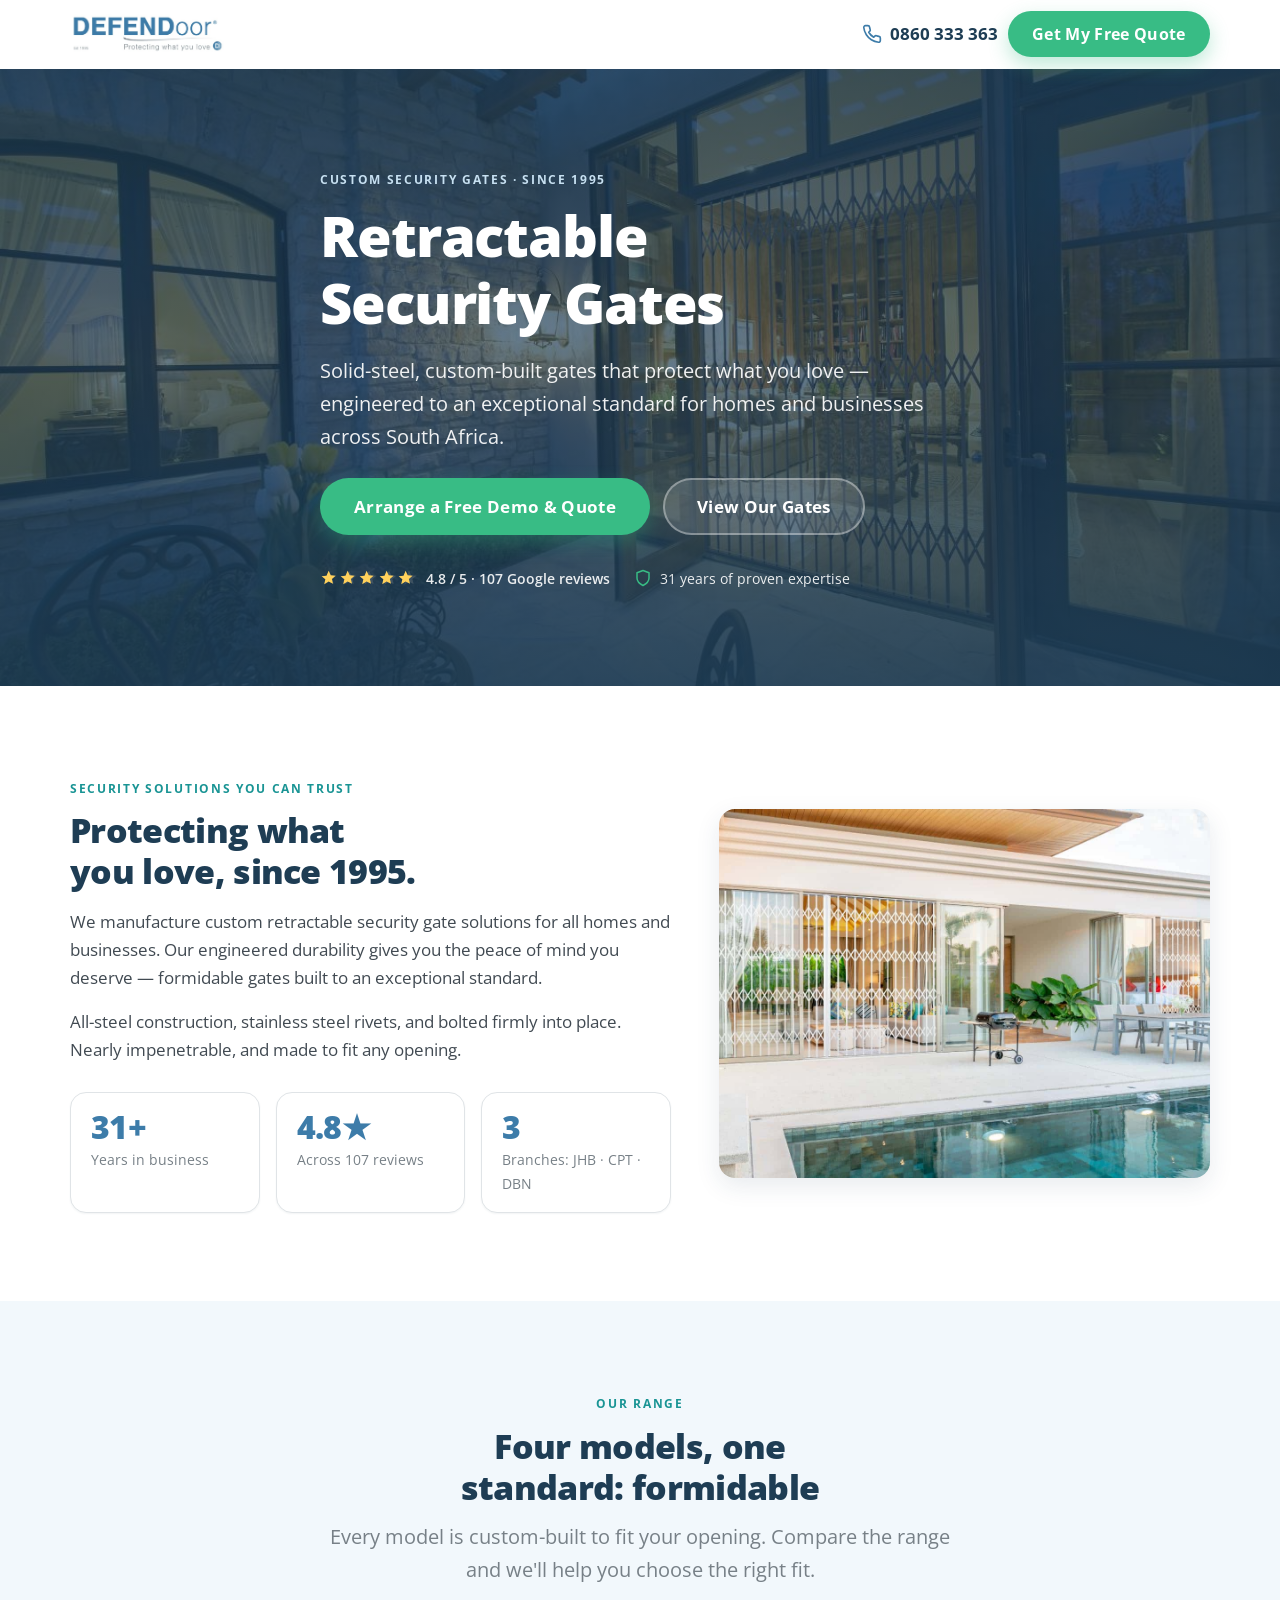
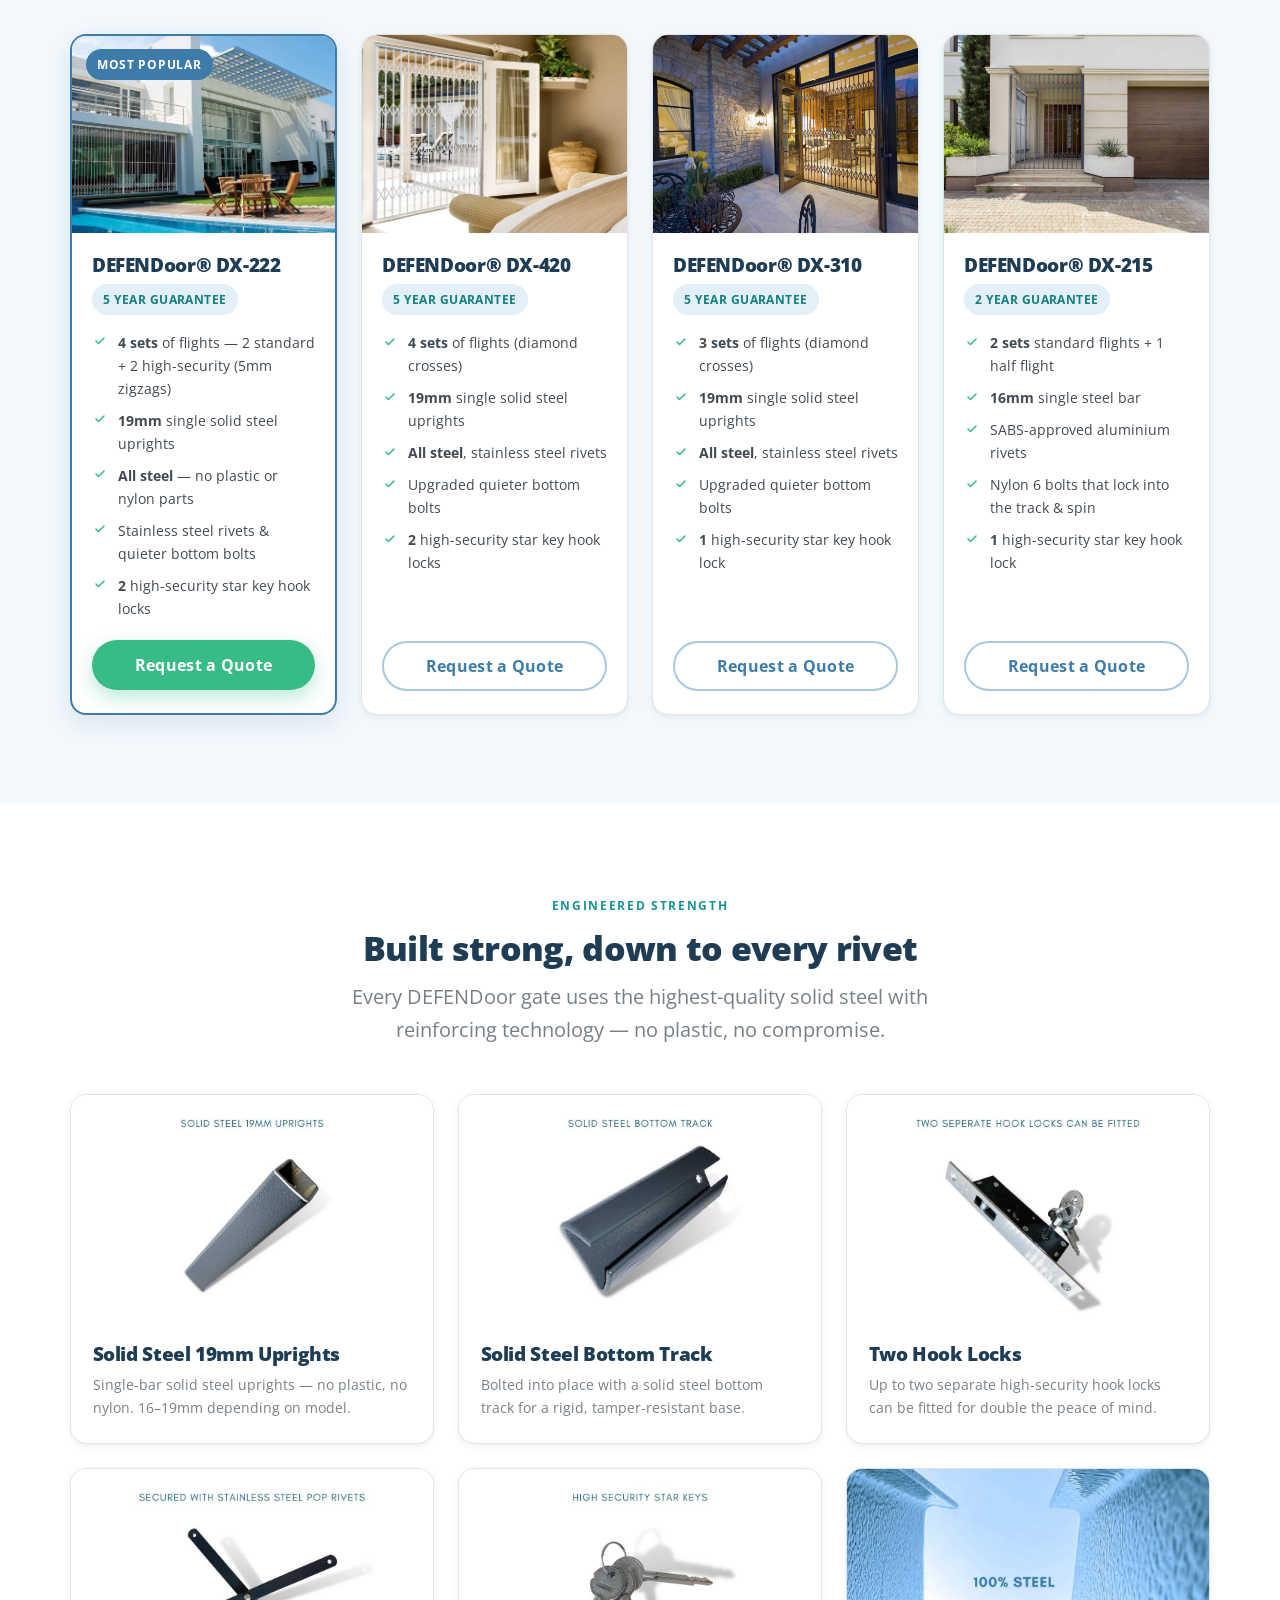
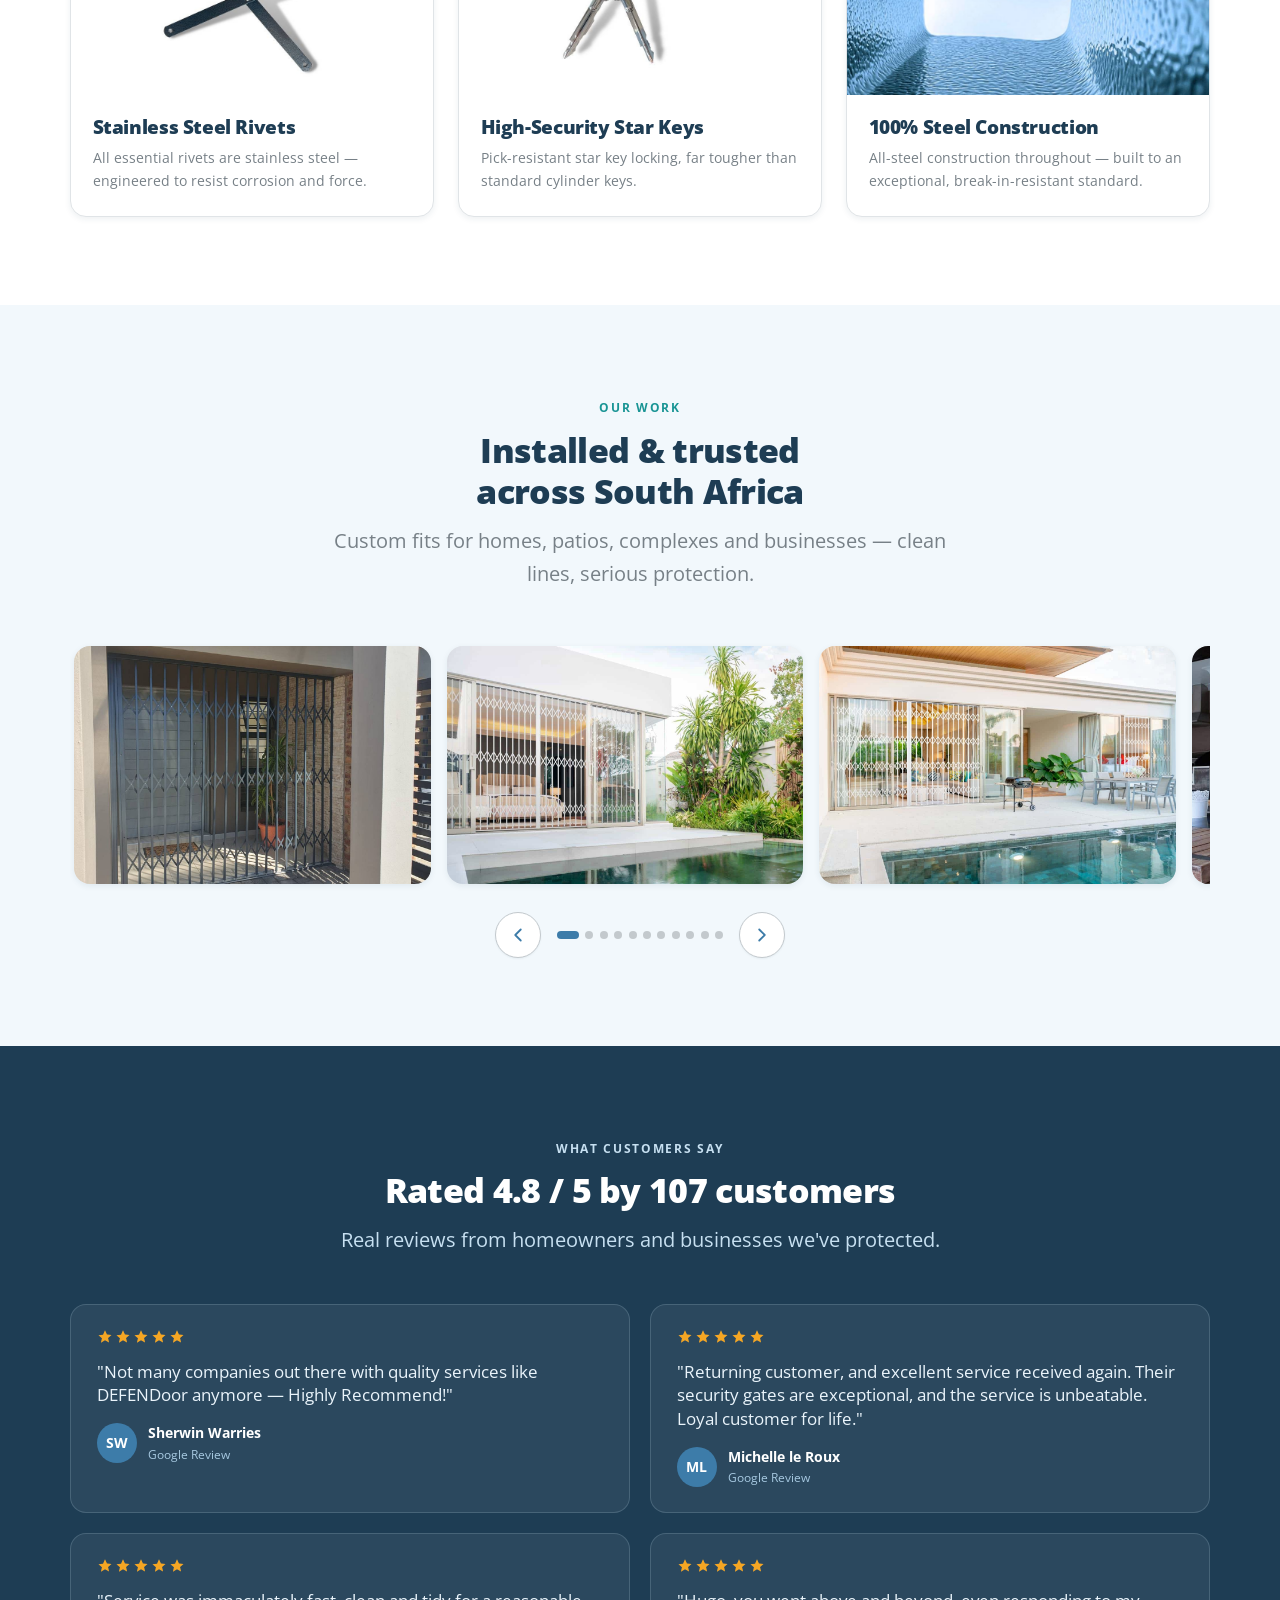
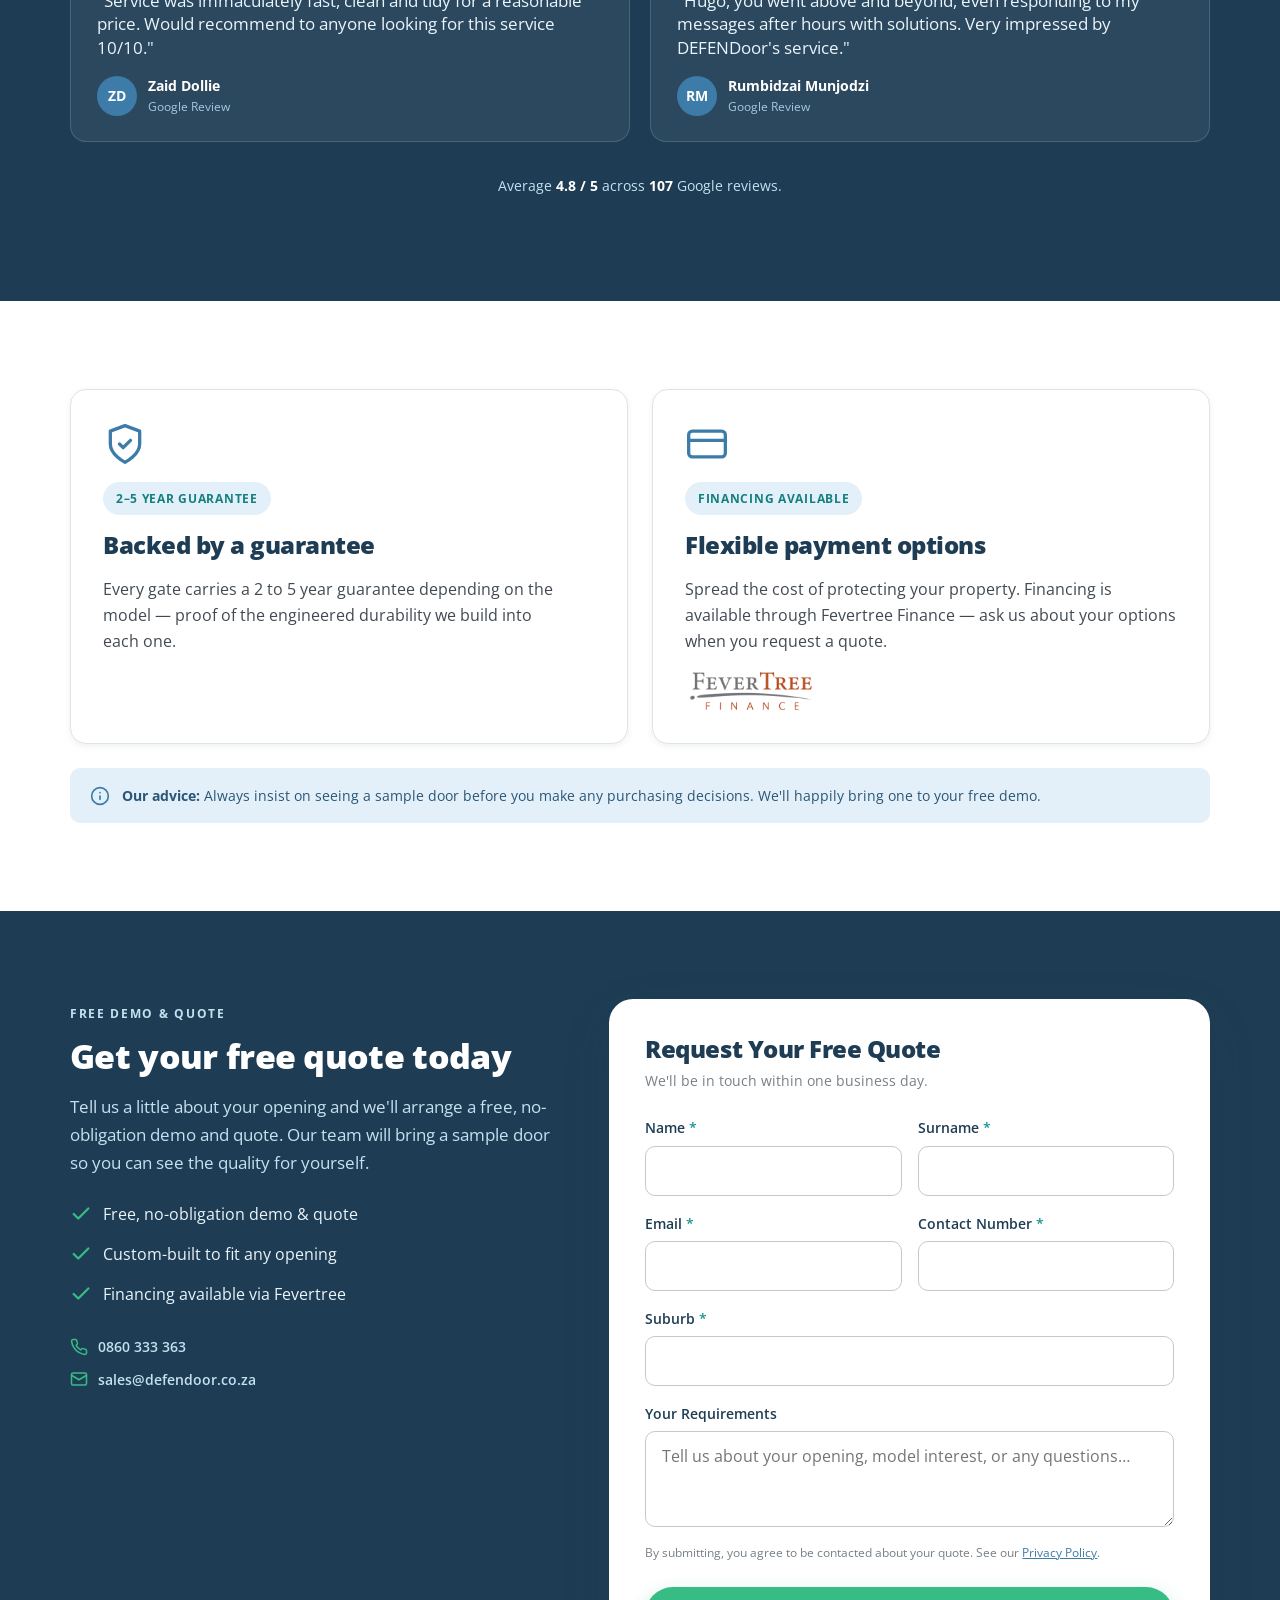
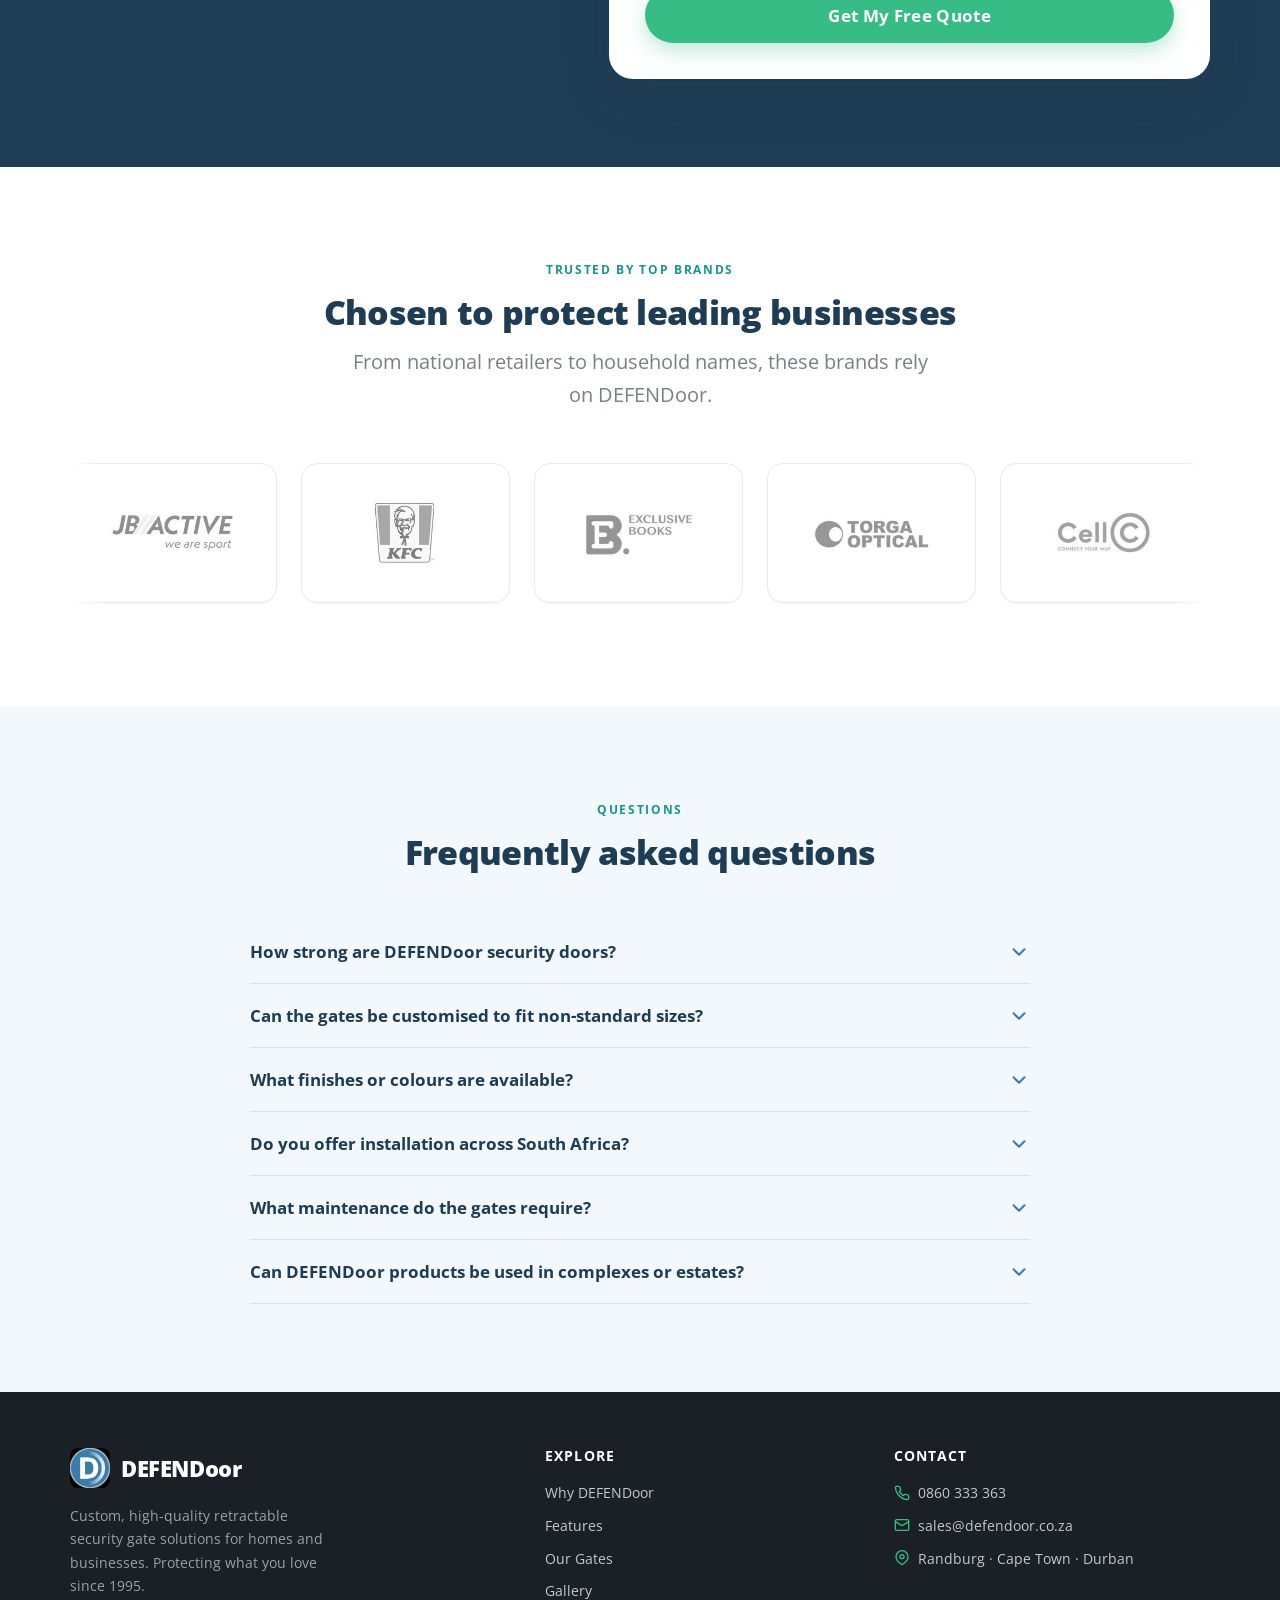
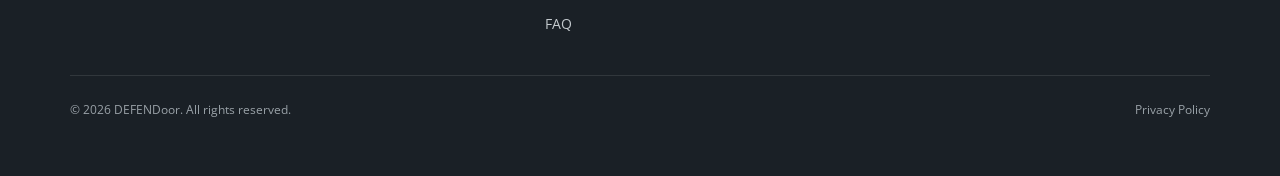
==== index.html @ 941ebbce "Add files via upload" ====
<!DOCTYPE html>
<html lang="en-ZA">
<head>
  <meta charset="UTF-8">
  <meta name="viewport" content="width=device-width, initial-scale=1">
  <meta name="theme-color" content="#1e3d54">

  <title>Retractable Security Gates | DEFENDoor — Custom Security Gates SA</title>
  <meta name="description" content="Custom-built retractable security gates for homes & businesses in Johannesburg, Cape Town & Durban. Solid steel, 31 years' expertise, up to 5-year guarantee. Get a free demo & quote.">
  <link rel="canonical" href="https://defendoor.co.za/">

  <!-- Favicon -->
  <link rel="icon" type="image/png" href="assets/brand/favicon.png">
  <link rel="apple-touch-icon" href="assets/brand/favicon.png">

  <!-- Open Graph -->
  <meta property="og:type" content="website">
  <meta property="og:title" content="Retractable Security Gates | DEFENDoor">
  <meta property="og:description" content="Solid-steel, custom-built retractable security gates. Protecting what you love since 1995. Free demo & quote.">
  <meta property="og:image" content="assets/hero-image.jpg">
  <meta property="og:locale" content="en_ZA">

  <!-- Fonts: preconnect + display=swap for performance -->
  <link rel="preconnect" href="https://fonts.googleapis.com">
  <link rel="preconnect" href="https://fonts.gstatic.com" crossorigin>
  <link rel="stylesheet" href="https://fonts.googleapis.com/css2?family=Open+Sans:wght@400;500;600;700;800&display=swap">

  <!-- Preload LCP hero image -->
  <link rel="preload" as="image" href="assets/hero-image.jpg">

  <link rel="stylesheet" href="css/styles.css">

  <!-- Google Tag Manager -->
  <script>(function(w,d,s,l,i){w[l]=w[l]||[];w[l].push({'gtm.start':
  new Date().getTime(),event:'gtm.js'});var f=d.getElementsByTagName(s)[0],
  j=d.createElement(s),dl=l!='dataLayer'?'&l='+l:'';j.async=true;j.src=
  'https://www.googletagmanager.com/gtm.js?id='+i+dl;f.parentNode.insertBefore(j,f);
  })(window,document,'script','dataLayer','GTM-MFJC53H');</script>
  <!-- End Google Tag Manager -->

  <!-- Google tag (gtag.js) — GA4 + Google Ads -->
  <script async src="https://www.googletagmanager.com/gtag/js?id=G-QK63YHFB7R"></script>
  <script>
    window.dataLayer = window.dataLayer || [];
    function gtag(){dataLayer.push(arguments);}
    gtag('js', new Date());
    gtag('config', 'G-QK63YHFB7R');      // Google Analytics 4
    gtag('config', 'AW-621331527');      // Google Ads
  </script>

  <!-- LocalBusiness structured data -->
  <script type="application/ld+json">
  {
    "@context": "https://schema.org",
    "@type": "HomeAndConstructionBusiness",
    "name": "DEFENDoor",
    "description": "Manufacturer of custom, high-quality retractable security gates for homes and businesses.",
    "url": "https://defendoor.co.za/",
    "telephone": "+27860333363",
    "email": "sales@defendoor.co.za",
    "image": "https://defendoor.co.za/assets/hero-image.jpg",
    "areaServed": ["Johannesburg", "Cape Town", "Durban"],
    "foundingDate": "1995",
    "aggregateRating": { "@type": "AggregateRating", "ratingValue": "4.8", "reviewCount": "107" }
  }
  </script>
</head>
<body class="has-mobile-bar">
  <!-- Google Tag Manager (noscript) -->
  <noscript><iframe src="https://www.googletagmanager.com/ns.html?id=GTM-MFJC53H"
    height="0" width="0" style="display:none;visibility:hidden"></iframe></noscript>

  <!-- ============ HEADER ============ -->
  <header class="site-header">
    <div class="container header-inner">
      <a class="brand" href="#top" aria-label="DEFENDoor home">
        <img src="assets/brand/defendoor-logo.jpg" alt="DEFENDoor" width="669" height="174">
      </a>
      <div class="header-actions">
        <a class="header-phone" href="tel:0860333363">
          <svg viewBox="0 0 24 24" fill="none" stroke="currentColor" stroke-width="2" stroke-linecap="round" stroke-linejoin="round" aria-hidden="true"><path d="M22 16.92v3a2 2 0 0 1-2.18 2 19.79 19.79 0 0 1-8.63-3.07 19.5 19.5 0 0 1-6-6 19.79 19.79 0 0 1-3.07-8.67A2 2 0 0 1 4.11 2h3a2 2 0 0 1 2 1.72c.13.96.36 1.9.7 2.81a2 2 0 0 1-.45 2.11L8.09 9.91a16 16 0 0 0 6 6l1.27-1.27a2 2 0 0 1 2.11-.45c.9.34 1.85.57 2.81.7A2 2 0 0 1 22 16.92z"/></svg>
          0860 333 363
        </a>
        <a class="btn btn--primary" href="#quote">Get My Free Quote</a>
      </div>
    </div>
  </header>

  <main id="top">
    <!-- ============ HERO ============ -->
    <section class="hero">
      <div class="container hero-inner">
        <span class="eyebrow">Custom Security Gates · Since 1995</span>
        <h1 id="hero-heading">Retractable Security Gates</h1>
        <p class="lead">Solid-steel, custom-built gates that protect what you love — engineered to an exceptional standard for homes and businesses across South Africa.</p>
        <div class="hero-cta">
          <a class="btn btn--primary btn--lg" href="#quote">Arrange a Free Demo &amp; Quote</a>
          <a class="btn btn--ghost-light btn--lg" href="#models">View Our Gates</a>
        </div>
        <div class="hero-trust">
          <span class="rating">
            <span class="rating-stars hero-stars" data-rating="4.8" aria-hidden="true"></span>
            <span class="rating-label">4.8 / 5 · 107 Google reviews</span>
          </span>
          <span class="hero-trust-item">
            <svg viewBox="0 0 24 24" fill="none" stroke="currentColor" stroke-width="2" stroke-linecap="round" stroke-linejoin="round" aria-hidden="true"><path d="M12 22s8-4 8-10V5l-8-3-8 3v7c0 6 8 10 8 10z"/></svg>
            31 years of proven expertise
          </span>
        </div>
      </div>
    </section>

    <!-- ============ VALUE / INTRO ============ -->
    <section class="section" id="why">
      <div class="container value-grid">
        <div class="value-copy reveal">
          <span class="eyebrow">Security Solutions You Can Trust</span>
          <h2>Protecting what you love, since 1995.</h2>
          <p>We manufacture custom retractable security gate solutions for all homes and businesses. Our engineered durability gives you the peace of mind you deserve — formidable gates built to an exceptional standard.</p>
          <p>All-steel construction, stainless steel rivets, and bolted firmly into place. Nearly impenetrable, and made to fit any opening.</p>
          <div class="value-stats">
            <div class="stat"><div class="stat__num">31+</div><div class="stat__label">Years in business</div></div>
            <div class="stat"><div class="stat__num">4.8★</div><div class="stat__label">Across 107 reviews</div></div>
            <div class="stat"><div class="stat__num">3</div><div class="stat__label">Branches: JHB · CPT · DBN</div></div>
          </div>
        </div>
        <div class="value-media reveal">
          <img src="assets/gallery/gallery-3.jpg" alt="DEFENDoor retractable security gate installed at a home" loading="lazy">
        </div>
      </div>
    </section>

    <!-- ============ MODELS ============ -->
    <section class="section section--subtle" id="models">
      <div class="container">
        <div class="section-head reveal">
          <span class="eyebrow">Our Range</span>
          <h2>Four models, one standard: formidable</h2>
          <p>Every model is custom-built to fit your opening. Compare the range and we'll help you choose the right fit.</p>
        </div>
        <div class="model-grid">
          <!-- DX-222 (featured) -->
          <article class="model-card model-card--featured reveal">
            <span class="model-card__badge">Most Popular</span>
            <div class="model-card__img"><img src="assets/models/DX-222.jpg" alt="DEFENDoor DX-222 retractable security gate" loading="lazy"></div>
            <div class="model-card__body">
              <h3 class="model-card__name">DEFENDoor® DX-222</h3>
              <span class="guarantee-pill">5 Year Guarantee</span>
              <ul class="model-specs">
                <li><strong>4 sets</strong> of flights — 2 standard + 2 high-security (5mm zigzags)</li>
                <li><strong>19mm</strong> single solid steel uprights</li>
                <li><strong>All steel</strong> — no plastic or nylon parts</li>
                <li>Stainless steel rivets &amp; quieter bottom bolts</li>
                <li><strong>2</strong> high-security star key hook locks</li>
              </ul>
              <a class="btn btn--primary btn--block" href="#quote">Request a Quote</a>
            </div>
          </article>
          <!-- DX-420 -->
          <article class="model-card reveal">
            <div class="model-card__img"><img src="assets/models/DX-420.jpg" alt="DEFENDoor DX-420 retractable security gate" loading="lazy"></div>
            <div class="model-card__body">
              <h3 class="model-card__name">DEFENDoor® DX-420</h3>
              <span class="guarantee-pill">5 Year Guarantee</span>
              <ul class="model-specs">
                <li><strong>4 sets</strong> of flights (diamond crosses)</li>
                <li><strong>19mm</strong> single solid steel uprights</li>
                <li><strong>All steel</strong>, stainless steel rivets</li>
                <li>Upgraded quieter bottom bolts</li>
                <li><strong>2</strong> high-security star key hook locks</li>
              </ul>
              <a class="btn btn--outline btn--block" href="#quote">Request a Quote</a>
            </div>
          </article>
          <!-- DX-310 -->
          <article class="model-card reveal">
            <div class="model-card__img"><img src="assets/models/DX-310.jpg" alt="DEFENDoor DX-310 retractable security gate" loading="lazy"></div>
            <div class="model-card__body">
              <h3 class="model-card__name">DEFENDoor® DX-310</h3>
              <span class="guarantee-pill">5 Year Guarantee</span>
              <ul class="model-specs">
                <li><strong>3 sets</strong> of flights (diamond crosses)</li>
                <li><strong>19mm</strong> single solid steel uprights</li>
                <li><strong>All steel</strong>, stainless steel rivets</li>
                <li>Upgraded quieter bottom bolts</li>
                <li><strong>1</strong> high-security star key hook lock</li>
              </ul>
              <a class="btn btn--outline btn--block" href="#quote">Request a Quote</a>
            </div>
          </article>
          <!-- DX-215 -->
          <article class="model-card reveal">
            <div class="model-card__img"><img src="assets/models/DX-215.jpg" alt="DEFENDoor DX-215 retractable security gate" loading="lazy"></div>
            <div class="model-card__body">
              <h3 class="model-card__name">DEFENDoor® DX-215</h3>
              <span class="guarantee-pill">2 Year Guarantee</span>
              <ul class="model-specs">
                <li><strong>2 sets</strong> standard flights + 1 half flight</li>
                <li><strong>16mm</strong> single steel bar</li>
                <li>SABS-approved aluminium rivets</li>
                <li>Nylon 6 bolts that lock into the track &amp; spin</li>
                <li><strong>1</strong> high-security star key hook lock</li>
              </ul>
              <a class="btn btn--outline btn--block" href="#quote">Request a Quote</a>
            </div>
          </article>
        </div>
      </div>
    </section>

    <!-- ============ FEATURES ============ -->
    <section class="section" id="features">
      <div class="container">
        <div class="section-head reveal">
          <span class="eyebrow">Engineered Strength</span>
          <h2>Built strong, down to every rivet</h2>
          <p>Every DEFENDoor gate uses the highest-quality solid steel with reinforcing technology — no plastic, no compromise.</p>
        </div>
        <div class="feature-grid">
          <article class="feature-card reveal">
            <div class="feature-card__img"><img src="assets/features/solid-steel-19mm-uprights.jpg" alt="Solid steel 19mm uprights" loading="lazy"></div>
            <div class="feature-card__body"><h3>Solid Steel 19mm Uprights</h3><p>Single-bar solid steel uprights — no plastic, no nylon. 16–19mm depending on model.</p></div>
          </article>
          <article class="feature-card reveal">
            <div class="feature-card__img"><img src="assets/features/solid-steel-bottom-track.jpg" alt="Solid steel bottom track" loading="lazy"></div>
            <div class="feature-card__body"><h3>Solid Steel Bottom Track</h3><p>Bolted into place with a solid steel bottom track for a rigid, tamper-resistant base.</p></div>
          </article>
          <article class="feature-card reveal">
            <div class="feature-card__img"><img src="assets/features/hook-locks.jpg" alt="Two high-security hook locks" loading="lazy"></div>
            <div class="feature-card__body"><h3>Two Hook Locks</h3><p>Up to two separate high-security hook locks can be fitted for double the peace of mind.</p></div>
          </article>
          <article class="feature-card reveal">
            <div class="feature-card__img"><img src="assets/features/stainless-steel-pop-rivets.jpg" alt="Stainless steel pop rivets" loading="lazy"></div>
            <div class="feature-card__body"><h3>Stainless Steel Rivets</h3><p>All essential rivets are stainless steel — engineered to resist corrosion and force.</p></div>
          </article>
          <article class="feature-card reveal">
            <div class="feature-card__img"><img src="assets/features/high-security-star-keys.jpg" alt="High-security star keys" loading="lazy"></div>
            <div class="feature-card__body"><h3>High-Security Star Keys</h3><p>Pick-resistant star key locking, far tougher than standard cylinder keys.</p></div>
          </article>
          <article class="feature-card reveal">
            <div class="feature-card__img"><img src="assets/features/100-percent-steel.jpg" alt="100% steel construction" loading="lazy"></div>
            <div class="feature-card__body"><h3>100% Steel Construction</h3><p>All-steel construction throughout — built to an exceptional, break-in-resistant standard.</p></div>
          </article>
        </div>
      </div>
    </section>

    <!-- ============ GALLERY ============ -->
    <section class="section section--subtle" id="gallery">
      <div class="container">
        <div class="section-head reveal">
          <span class="eyebrow">Our Work</span>
          <h2>Installed &amp; trusted across South Africa</h2>
          <p>Custom fits for homes, patios, complexes and businesses — clean lines, serious protection.</p>
        </div>
        <div class="gallery reveal">
          <div class="gallery-track">
            <div class="gallery-slide"><img src="assets/gallery/gallery-1.jpg" alt="DEFENDoor security gate installation" loading="lazy"></div>
            <div class="gallery-slide"><img src="assets/gallery/gallery-2.jpg" alt="DEFENDoor security gate installation" loading="lazy"></div>
            <div class="gallery-slide"><img src="assets/gallery/gallery-3.jpg" alt="DEFENDoor security gate installation" loading="lazy"></div>
            <div class="gallery-slide"><img src="assets/gallery/gallery-4.jpg" alt="DEFENDoor security gate installation" loading="lazy"></div>
            <div class="gallery-slide"><img src="assets/gallery/gallery-5.jpg" alt="DEFENDoor security gate installation" loading="lazy"></div>
            <div class="gallery-slide"><img src="assets/gallery/gallery-6.jpg" alt="DEFENDoor security gate installation" loading="lazy"></div>
            <div class="gallery-slide"><img src="assets/gallery/gallery-7.jpg" alt="DEFENDoor security gate installation" loading="lazy"></div>
            <div class="gallery-slide"><img src="assets/gallery/gallery-8.jpg" alt="DEFENDoor security gate installation" loading="lazy"></div>
            <div class="gallery-slide"><img src="assets/gallery/gallery-9.jpg" alt="DEFENDoor security gate installation" loading="lazy"></div>
            <div class="gallery-slide"><img src="assets/gallery/gallery-10.jpg" alt="DEFENDoor security gate installation" loading="lazy"></div>
            <div class="gallery-slide"><img src="assets/gallery/gallery-11.jpg" alt="DEFENDoor security gate installation" loading="lazy"></div>
          </div>
          <div class="gallery-controls">
            <button class="gallery-btn gallery-btn--prev" type="button" aria-label="Previous images">
              <svg viewBox="0 0 24 24" fill="none" stroke="currentColor" stroke-width="2" stroke-linecap="round" stroke-linejoin="round" aria-hidden="true"><path d="M15 18l-6-6 6-6"/></svg>
            </button>
            <div class="gallery-dots" aria-hidden="true"></div>
            <button class="gallery-btn gallery-btn--next" type="button" aria-label="Next images">
              <svg viewBox="0 0 24 24" fill="none" stroke="currentColor" stroke-width="2" stroke-linecap="round" stroke-linejoin="round" aria-hidden="true"><path d="M9 18l6-6-6-6"/></svg>
            </button>
          </div>
        </div>
      </div>
    </section>

    <!-- ============ REVIEWS (dark) ============ -->
    <section class="section section--dark" id="reviews">
      <div class="container">
        <div class="section-head reveal">
          <span class="eyebrow">What Customers Say</span>
          <h2>Rated 4.8 / 5 by 107 customers</h2>
          <p>Real reviews from homeowners and businesses we've protected.</p>
        </div>
        <div class="reviews-grid">
          <article class="review-card reveal">
            <span class="rating-stars" data-rating="5" aria-hidden="true"></span>
            <blockquote>"Not many companies out there with quality services like DEFENDoor anymore — Highly Recommend!"</blockquote>
            <div class="review-card__author"><span class="review-avatar">SW</span><div><div class="review-card__name">Sherwin Warries</div><div class="review-card__src">Google Review</div></div></div>
          </article>
          <article class="review-card reveal">
            <span class="rating-stars" data-rating="5" aria-hidden="true"></span>
            <blockquote>"Returning customer, and excellent service received again. Their security gates are exceptional, and the service is unbeatable. Loyal customer for life."</blockquote>
            <div class="review-card__author"><span class="review-avatar">ML</span><div><div class="review-card__name">Michelle le Roux</div><div class="review-card__src">Google Review</div></div></div>
          </article>
          <article class="review-card reveal">
            <span class="rating-stars" data-rating="5" aria-hidden="true"></span>
            <blockquote>"Service was immaculately fast, clean and tidy for a reasonable price. Would recommend to anyone looking for this service 10/10."</blockquote>
            <div class="review-card__author"><span class="review-avatar">ZD</span><div><div class="review-card__name">Zaid Dollie</div><div class="review-card__src">Google Review</div></div></div>
          </article>
          <article class="review-card reveal">
            <span class="rating-stars" data-rating="5" aria-hidden="true"></span>
            <blockquote>"Hugo, you went above and beyond, even responding to my messages after hours with solutions. Very impressed by DEFENDoor's service."</blockquote>
            <div class="review-card__author"><span class="review-avatar">RM</span><div><div class="review-card__name">Rumbidzai Munjodzi</div><div class="review-card__src">Google Review</div></div></div>
          </article>
        </div>
        <p class="reviews-summary">Average <strong>4.8 / 5</strong> across <strong>107</strong> Google reviews.</p>
      </div>
    </section>

    <!-- ============ GUARANTEE + FINANCE ============ -->
    <section class="section" id="assurance">
      <div class="container">
        <div class="assure-grid">
          <div class="assure-card reveal">
            <svg class="assure-icon" viewBox="0 0 24 24" fill="none" stroke="currentColor" stroke-width="1.8" stroke-linecap="round" stroke-linejoin="round" aria-hidden="true"><path d="M12 22s8-4 8-10V5l-8-3-8 3v7c0 6 8 10 8 10z"/><path d="M9 12l2 2 4-4"/></svg>
            <span class="badge">2–5 Year Guarantee</span>
            <h3>Backed by a guarantee</h3>
            <p>Every gate carries a 2 to 5 year guarantee depending on the model — proof of the engineered durability we build into each one.</p>
          </div>
          <div class="assure-card reveal">
            <svg class="assure-icon" viewBox="0 0 24 24" fill="none" stroke="currentColor" stroke-width="1.8" stroke-linecap="round" stroke-linejoin="round" aria-hidden="true"><rect x="2" y="5" width="20" height="14" rx="2"/><path d="M2 10h20"/></svg>
            <span class="badge">Financing Available</span>
            <h3>Flexible payment options</h3>
            <p>Spread the cost of protecting your property. Financing is available through Fevertree Finance — ask us about your options when you request a quote.</p>
            <img class="finance-logo" src="assets/brand/fevertree-logo.png" alt="Fevertree Finance" loading="lazy">
          </div>
        </div>
        <div class="assure-note reveal">
          <svg viewBox="0 0 24 24" fill="none" stroke="currentColor" stroke-width="2" stroke-linecap="round" stroke-linejoin="round" aria-hidden="true"><circle cx="12" cy="12" r="10"/><path d="M12 16v-4"/><path d="M12 8h.01"/></svg>
          <span><strong>Our advice:</strong> Always insist on seeing a sample door before you make any purchasing decisions. We'll happily bring one to your free demo.</span>
        </div>
      </div>
    </section>

    <!-- ============ LEAD FORM (dark) ============ -->
    <section class="section section--dark lead" id="quote">
      <div class="container lead-grid">
        <div class="lead-copy reveal">
          <span class="eyebrow">Free Demo &amp; Quote</span>
          <h2>Get your free quote today</h2>
          <p>Tell us a little about your opening and we'll arrange a free, no-obligation demo and quote. Our team will bring a sample door so you can see the quality for yourself.</p>
          <ul class="lead-benefits">
            <li><svg viewBox="0 0 24 24" fill="none" stroke="currentColor" stroke-width="2.4" stroke-linecap="round" stroke-linejoin="round" aria-hidden="true"><path d="M20 6L9 17l-5-5"/></svg>Free, no-obligation demo &amp; quote</li>
            <li><svg viewBox="0 0 24 24" fill="none" stroke="currentColor" stroke-width="2.4" stroke-linecap="round" stroke-linejoin="round" aria-hidden="true"><path d="M20 6L9 17l-5-5"/></svg>Custom-built to fit any opening</li>
            <li><svg viewBox="0 0 24 24" fill="none" stroke="currentColor" stroke-width="2.4" stroke-linecap="round" stroke-linejoin="round" aria-hidden="true"><path d="M20 6L9 17l-5-5"/></svg>Financing available via Fevertree</li>
          </ul>
          <div class="lead-contact">
            <span class="row"><svg viewBox="0 0 24 24" fill="none" stroke="currentColor" stroke-width="2" stroke-linecap="round" stroke-linejoin="round" aria-hidden="true"><path d="M22 16.92v3a2 2 0 0 1-2.18 2 19.79 19.79 0 0 1-8.63-3.07 19.5 19.5 0 0 1-6-6 19.79 19.79 0 0 1-3.07-8.67A2 2 0 0 1 4.11 2h3a2 2 0 0 1 2 1.72c.13.96.36 1.9.7 2.81a2 2 0 0 1-.45 2.11L8.09 9.91a16 16 0 0 0 6 6l1.27-1.27a2 2 0 0 1 2.11-.45c.9.34 1.85.57 2.81.7A2 2 0 0 1 22 16.92z"/></svg><a href="tel:0860333363">0860 333 363</a></span>
            <span class="row"><svg viewBox="0 0 24 24" fill="none" stroke="currentColor" stroke-width="2" stroke-linecap="round" stroke-linejoin="round" aria-hidden="true"><rect x="2" y="4" width="20" height="16" rx="2"/><path d="M22 7l-10 6L2 7"/></svg><a href="mailto:sales@defendoor.co.za">sales@defendoor.co.za</a></span>
          </div>
        </div>

        <div class="form-card reveal">
          <form id="lead-form" novalidate>
            <h3>Request Your Free Quote</h3>
            <p class="form-card__sub">We'll be in touch within one business day.</p>
            <div class="form-grid">
              <div class="form-field">
                <label for="f-name">Name <span class="req">*</span></label>
                <input id="f-name" name="name" type="text" autocomplete="given-name" required>
                <span class="form-error">Please enter your name.</span>
              </div>
              <div class="form-field">
                <label for="f-surname">Surname <span class="req">*</span></label>
                <input id="f-surname" name="surname" type="text" autocomplete="family-name" required>
                <span class="form-error">Please enter your surname.</span>
              </div>
              <div class="form-field">
                <label for="f-email">Email <span class="req">*</span></label>
                <input id="f-email" name="email" type="email" autocomplete="email" required>
                <span class="form-error">Please enter a valid email address.</span>
              </div>
              <div class="form-field">
                <label for="f-phone">Contact Number <span class="req">*</span></label>
                <input id="f-phone" name="phone" type="tel" inputmode="tel" autocomplete="tel" pattern="[0-9+()\s-]{7,}" required>
                <span class="form-error">Please enter a valid contact number.</span>
              </div>
              <div class="form-field form-field--full">
                <label for="f-suburb">Suburb <span class="req">*</span></label>
                <input id="f-suburb" name="suburb" type="text" autocomplete="address-level2" required>
                <span class="form-error">Please enter your suburb.</span>
              </div>
              <div class="form-field form-field--full">
                <label for="f-message">Your Requirements</label>
                <textarea id="f-message" name="message" placeholder="Tell us about your opening, model interest, or any questions…"></textarea>
              </div>
            </div>
            <input type="hidden" id="field-keyword" name="keyword" value="">
            <p class="form-consent">By submitting, you agree to be contacted about your quote. See our <a href="https://defendoor.co.za/privacy-policy/" target="_blank" rel="noopener">Privacy Policy</a>.</p>
            <button class="btn btn--primary btn--block btn--lg" type="submit">Get My Free Quote</button>
          </form>
        </div>
      </div>
    </section>

    <!-- ============ TRUST STRIP ============ -->
    <section class="section trust-strip" id="clients">
      <div class="container">
        <div class="section-head reveal">
          <span class="eyebrow">Trusted by Top Brands</span>
          <h2>Chosen to protect leading businesses</h2>
          <p>From national retailers to household names, these brands rely on DEFENDoor.</p>
        </div>
        <div class="logo-wall reveal">
          <img src="assets/clients/jb-active.jpg" alt="JB Active" loading="lazy">
          <img src="assets/clients/kfc.jpg" alt="KFC" loading="lazy">
          <img src="assets/clients/exclusive-books.jpg" alt="Exclusive Books" loading="lazy">
          <img src="assets/clients/torga-optical.jpg" alt="Torga Optical" loading="lazy">
          <img src="assets/clients/cell-c.jpg" alt="Cell C" loading="lazy">
          <img src="assets/clients/the-crazy-store.jpg" alt="The Crazy Store" loading="lazy">
          <img src="assets/clients/hifi-corp.jpg" alt="HiFi Corp" loading="lazy">
          <img src="assets/clients/nestle.jpg" alt="Nestlé" loading="lazy">
          <img src="assets/clients/dis-chem.jpg" alt="Dis-Chem" loading="lazy">
          <img src="assets/clients/standard-bank.jpg" alt="Standard Bank" loading="lazy">
          <img src="assets/clients/jd-group.jpg" alt="JD Group" loading="lazy">
          <img src="assets/clients/lewis.jpg" alt="Lewis" loading="lazy">
          <img src="assets/clients/lovisa.jpg" alt="Lovisa" loading="lazy">
          <img src="assets/clients/pepkor.jpg" alt="PEPKOR" loading="lazy">
        </div>
      </div>
    </section>

    <!-- ============ FAQ ============ -->
    <section class="section section--subtle" id="faq">
      <div class="container">
        <div class="section-head reveal">
          <span class="eyebrow">Questions</span>
          <h2>Frequently asked questions</h2>
        </div>
        <div class="faq reveal">
          <div class="faq-item">
            <button class="faq-q" type="button" aria-expanded="false">How strong are DEFENDoor security doors?<svg class="chev" viewBox="0 0 24 24" fill="none" stroke="currentColor" stroke-width="2.2" stroke-linecap="round" stroke-linejoin="round" aria-hidden="true"><path d="M6 9l6 6 6-6"/></svg></button>
            <div class="faq-a"><div><p>Our doors are constructed with reinforced steel and tamper-resistant frames designed to resist crowbars, kicks, and bolt cutters.</p></div></div>
          </div>
          <div class="faq-item">
            <button class="faq-q" type="button" aria-expanded="false">Can the gates be customised to fit non-standard sizes?<svg class="chev" viewBox="0 0 24 24" fill="none" stroke="currentColor" stroke-width="2.2" stroke-linecap="round" stroke-linejoin="round" aria-hidden="true"><path d="M6 9l6 6 6-6"/></svg></button>
            <div class="faq-a"><div><p>Yes. We specialise in custom solutions and can manufacture to fit any doorway.</p></div></div>
          </div>
          <div class="faq-item">
            <button class="faq-q" type="button" aria-expanded="false">What finishes or colours are available?<svg class="chev" viewBox="0 0 24 24" fill="none" stroke="currentColor" stroke-width="2.2" stroke-linecap="round" stroke-linejoin="round" aria-hidden="true"><path d="M6 9l6 6 6-6"/></svg></button>
            <div class="faq-a"><div><p>We offer a wide range of powder-coated finishes, including black, white, bronze, and custom colours on request.</p></div></div>
          </div>
          <div class="faq-item">
            <button class="faq-q" type="button" aria-expanded="false">Do you offer installation across South Africa?<svg class="chev" viewBox="0 0 24 24" fill="none" stroke="currentColor" stroke-width="2.2" stroke-linecap="round" stroke-linejoin="round" aria-hidden="true"><path d="M6 9l6 6 6-6"/></svg></button>
            <div class="faq-a"><div><p>Yes, we install in Johannesburg, Cape Town, Overberg, and Durban, with nationwide delivery available for self-installation.</p></div></div>
          </div>
          <div class="faq-item">
            <button class="faq-q" type="button" aria-expanded="false">What maintenance do the gates require?<svg class="chev" viewBox="0 0 24 24" fill="none" stroke="currentColor" stroke-width="2.2" stroke-linecap="round" stroke-linejoin="round" aria-hidden="true"><path d="M6 9l6 6 6-6"/></svg></button>
            <div class="faq-a"><div><p>Minimal. Wipe down occasionally and apply rust-resistant spray annually if in coastal areas. Care instructions are available on the website.</p></div></div>
          </div>
          <div class="faq-item">
            <button class="faq-q" type="button" aria-expanded="false">Can DEFENDoor products be used in complexes or estates?<svg class="chev" viewBox="0 0 24 24" fill="none" stroke="currentColor" stroke-width="2.2" stroke-linecap="round" stroke-linejoin="round" aria-hidden="true"><path d="M6 9l6 6 6-6"/></svg></button>
            <div class="faq-a"><div><p>Absolutely. We work with HOAs and body corporates to meet aesthetic and regulatory guidelines.</p></div></div>
          </div>
        </div>
      </div>
    </section>
  </main>

  <!-- ============ FOOTER ============ -->
  <footer class="site-footer">
    <div class="container">
      <div class="footer-top">
        <div class="footer-brand">
          <div class="footer-brand__mark">
            <img src="assets/brand/favicon.png" alt="">
            <span>DEFENDoor</span>
          </div>
          <p>Custom, high-quality retractable security gate solutions for homes and businesses. Protecting what you love since 1995.</p>
        </div>
        <div class="footer-col">
          <h4>Explore</h4>
          <ul>
            <li><a href="#why">Why DEFENDoor</a></li>
            <li><a href="#features">Features</a></li>
            <li><a href="#models">Our Gates</a></li>
            <li><a href="#gallery">Gallery</a></li>
            <li><a href="#faq">FAQ</a></li>
          </ul>
        </div>
        <div class="footer-col">
          <h4>Contact</h4>
          <ul>
            <li class="row"><svg viewBox="0 0 24 24" fill="none" stroke="currentColor" stroke-width="2" stroke-linecap="round" stroke-linejoin="round" aria-hidden="true"><path d="M22 16.92v3a2 2 0 0 1-2.18 2 19.79 19.79 0 0 1-8.63-3.07 19.5 19.5 0 0 1-6-6 19.79 19.79 0 0 1-3.07-8.67A2 2 0 0 1 4.11 2h3a2 2 0 0 1 2 1.72c.13.96.36 1.9.7 2.81a2 2 0 0 1-.45 2.11L8.09 9.91a16 16 0 0 0 6 6l1.27-1.27a2 2 0 0 1 2.11-.45c.9.34 1.85.57 2.81.7A2 2 0 0 1 22 16.92z"/></svg><a href="tel:0860333363">0860 333 363</a></li>
            <li class="row"><svg viewBox="0 0 24 24" fill="none" stroke="currentColor" stroke-width="2" stroke-linecap="round" stroke-linejoin="round" aria-hidden="true"><rect x="2" y="4" width="20" height="16" rx="2"/><path d="M22 7l-10 6L2 7"/></svg><a href="mailto:sales@defendoor.co.za">sales@defendoor.co.za</a></li>
            <li class="row"><svg viewBox="0 0 24 24" fill="none" stroke="currentColor" stroke-width="2" stroke-linecap="round" stroke-linejoin="round" aria-hidden="true"><path d="M21 10c0 7-9 12-9 12s-9-5-9-12a9 9 0 0 1 18 0z"/><circle cx="12" cy="10" r="3"/></svg>Randburg · Cape Town · Durban</li>
          </ul>
        </div>
      </div>
      <div class="footer-bottom">
        <span>© <span id="year">2026</span> DEFENDoor. All rights reserved.</span>
        <a href="https://defendoor.co.za/privacy-policy/" target="_blank" rel="noopener">Privacy Policy</a>
      </div>
    </div>
  </footer>

  <!-- ============ MOBILE STICKY BAR ============ -->
  <div class="mobile-bar">
    <a class="btn btn--call" href="tel:0860333363">
      <svg viewBox="0 0 24 24" fill="none" stroke="currentColor" stroke-width="2" stroke-linecap="round" stroke-linejoin="round" width="18" height="18" aria-hidden="true"><path d="M22 16.92v3a2 2 0 0 1-2.18 2 19.79 19.79 0 0 1-8.63-3.07 19.5 19.5 0 0 1-6-6 19.79 19.79 0 0 1-3.07-8.67A2 2 0 0 1 4.11 2h3a2 2 0 0 1 2 1.72c.13.96.36 1.9.7 2.81a2 2 0 0 1-.45 2.11L8.09 9.91a16 16 0 0 0 6 6l1.27-1.27a2 2 0 0 1 2.11-.45c.9.34 1.85.57 2.81.7A2 2 0 0 1 22 16.92z"/></svg>
      Call
    </a>
    <a class="btn btn--primary" href="#quote">Get Free Quote</a>
  </div>

  <script src="js/main.js"></script>
  <script>
    // Render star ratings (kept tiny + inline so ratings paint immediately).
    (function () {
      var star = '<svg viewBox="0 0 24 24" fill="currentColor" aria-hidden="true"><path d="M12 2l2.9 6.26 6.86.6-5.2 4.52 1.56 6.7L12 16.9 5.88 20.6l1.56-6.7L2.24 9.4l6.86-.6z"/></svg>';
      document.querySelectorAll('.rating-stars').forEach(function (el) {
        var r = parseFloat(el.getAttribute('data-rating')) || 5;
        var pct = Math.max(0, Math.min(100, (r / 5) * 100));
        var five = star + star + star + star + star;
        el.innerHTML = '<span class="stars-bg">' + five + '</span>' +
          '<span class="stars-fg" style="width:' + pct + '%">' + five + '</span>';
      });
    })();
  </script>
</body>
</html>
---- css/styles.css ----
/* ==========================================================================
   DEFENDoor — Retractable Security Gates landing page
   Design tokens from the DEFENDoor Design System (inlined so the page is a
   self-contained static site). Mobile-first.
   ========================================================================== */

/* ---------- Tokens ---------- */
:root {
  /* Brand palette */
  --brand-primary: #3d7ca9;
  --brand-secondary: #199494;
  --brand-tertiary: #778087;
  --brand-cta: #38bc85;
  --brand-accent: #c7e0f1;

  --primary-900: #1e3d54;
  --primary-800: #2a5678;
  --primary-700: #33698f;
  --primary-600: #3d7ca9;
  --primary-500: #5591bb;
  --primary-400: #7cabce;
  --primary-300: #a6c8e0;
  --primary-200: #c7e0f1;
  --primary-100: #e3f0f9;
  --primary-50:  #f2f8fc;

  --cta-700: #229163;
  --cta-600: #2ba674;
  --cta-500: #38bc85;

  --teal-600: #147f7f;
  --teal-500: #199494;

  --neutral-900: #1a2026;
  --neutral-800: #2b333b;
  --neutral-700: #414a52;
  --neutral-600: #576069;
  --neutral-500: #778087;
  --neutral-400: #9aa2a8;
  --neutral-300: #c3c9cd;
  --neutral-200: #e0e4e7;
  --neutral-100: #eef1f3;
  --neutral-50:  #f7f9fa;
  --white: #ffffff;

  --text-heading: var(--primary-900);
  --text-body: var(--neutral-700);
  --text-muted: var(--neutral-500);
  --text-link: var(--brand-primary);
  --text-link-hover: var(--primary-800);

  --surface-subtle: var(--primary-50);
  --surface-accent: var(--primary-100);
  --surface-dark: var(--primary-900);

  --border-subtle: var(--neutral-200);
  --border-default: var(--neutral-300);

  --focus-ring: color-mix(in srgb, var(--brand-primary) 55%, transparent);

  /* Type */
  --font-sans: "Open Sans", Helvetica, Arial, sans-serif;
  --fw-regular: 400; --fw-medium: 500; --fw-semibold: 600; --fw-bold: 700; --fw-extrabold: 800;

  --text-display: clamp(2.15rem, 6vw, 3.5rem);
  --text-h1: clamp(1.9rem, 5vw, 2.75rem);
  --text-h2: clamp(1.6rem, 4vw, 2.125rem);
  --text-h3: 1.5rem;
  --text-lead: clamp(1.05rem, 2.5vw, 1.25rem);
  --text-body-lg: 1.0625rem;
  --text-base: 1rem;
  --text-sm: 0.875rem;
  --text-xs: 0.75rem;

  --lh-heading: 1.2; --lh-snug: 1.4; --lh-body: 1.65;
  --ls-tight: -0.02em; --ls-eyebrow: 0.14em;

  /* Spacing / layout */
  --container-max: 1180px;
  --container-pad: 1.25rem;
  --space-section: clamp(3.5rem, 8vw, 5.5rem);

  --radius-sm: 6px; --radius-md: 10px; --radius-lg: 16px; --radius-xl: 24px; --radius-pill: 999px;

  --shadow-xs: 0 1px 2px rgba(30,61,84,0.06);
  --shadow-sm: 0 2px 6px rgba(30,61,84,0.08);
  --shadow-md: 0 8px 24px rgba(30,61,84,0.10);
  --shadow-lg: 0 18px 48px rgba(30,61,84,0.14);
  --shadow-cta: 0 8px 20px rgba(56,188,133,0.32);

  --ease-standard: cubic-bezier(0.4,0,0.2,1);
  --ease-out: cubic-bezier(0.16,1,0.3,1);
  --dur-fast: 120ms; --dur-base: 220ms; --dur-slow: 420ms;
}

/* ---------- Reset / base ---------- */
*, *::before, *::after { box-sizing: border-box; }
html { scroll-behavior: smooth; }
body {
  margin: 0;
  font-family: var(--font-sans);
  font-size: var(--text-base);
  line-height: var(--lh-body);
  color: var(--text-body);
  background: var(--white);
  -webkit-font-smoothing: antialiased;
  text-rendering: optimizeLegibility;
  overflow-x: hidden;
}
h1, h2, h3, h4 {
  font-family: var(--font-sans);
  color: var(--text-heading);
  line-height: var(--lh-heading);
  font-weight: var(--fw-extrabold);
  letter-spacing: var(--ls-tight);
  margin: 0 0 1rem;
  text-wrap: balance;
}
p { margin: 0 0 1rem; text-wrap: pretty; }
a { color: var(--text-link); text-decoration: none; transition: color var(--dur-fast) var(--ease-standard); }
a:hover { color: var(--text-link-hover); }
img { max-width: 100%; display: block; }
ul { margin: 0; padding: 0; list-style: none; }
:focus-visible { outline: 3px solid var(--focus-ring); outline-offset: 2px; border-radius: var(--radius-sm); }

/* ---------- Layout helpers ---------- */
.container { max-width: var(--container-max); margin-inline: auto; padding-inline: var(--container-pad); }
.section { padding-block: var(--space-section); }
.section--subtle { background: var(--surface-subtle); }
.section--dark { background: var(--surface-dark); color: var(--primary-200); }
.eyebrow {
  display: inline-block; font-size: var(--text-xs); font-weight: var(--fw-bold);
  letter-spacing: var(--ls-eyebrow); text-transform: uppercase; color: var(--brand-secondary);
  margin: 0 0 0.75rem;
}
.section--dark .eyebrow { color: var(--brand-accent); }
.section-head { max-width: 640px; margin: 0 auto clamp(2rem,5vw,3rem); text-align: center; }
.section-head h2 { font-size: var(--text-h2); margin-bottom: 0.75rem; }
.section-head p { font-size: var(--text-lead); color: var(--text-muted); margin: 0; }
.section--dark .section-head h2 { color: var(--white); }
.section--dark .section-head p { color: var(--primary-200); }

/* ---------- Buttons ---------- */
.btn {
  display: inline-flex; align-items: center; justify-content: center; gap: 0.5rem;
  font-family: inherit; font-size: var(--text-base); font-weight: var(--fw-bold);
  letter-spacing: 0.02em; line-height: 1; text-align: center;
  padding: 0.95rem 1.6rem; border-radius: var(--radius-pill); border: 2px solid transparent;
  cursor: pointer; transition: background var(--dur-base) var(--ease-standard),
    color var(--dur-base) var(--ease-standard), transform var(--dur-fast) var(--ease-standard),
    box-shadow var(--dur-base) var(--ease-standard); white-space: nowrap;
}
.btn:active { transform: scale(0.97); }
.btn--primary { background: var(--brand-cta); color: var(--white); box-shadow: var(--shadow-cta); }
.btn--primary:hover { background: var(--cta-600); color: var(--white); }
.btn--secondary { background: var(--brand-primary); color: var(--white); }
.btn--secondary:hover { background: var(--primary-700); color: var(--white); }
.btn--outline { background: transparent; color: var(--brand-primary); border-color: var(--primary-300); }
.btn--outline:hover { border-color: var(--brand-primary); background: var(--primary-50); color: var(--brand-primary); }
.btn--ghost-light { background: rgba(255,255,255,0.12); color: var(--white); border-color: rgba(255,255,255,0.35); }
.btn--ghost-light:hover { background: rgba(255,255,255,0.22); color: var(--white); }
.btn--lg { padding: 1.1rem 2rem; font-size: var(--text-body-lg); }
.btn--block { width: 100%; }

/* ---------- Header ---------- */
.site-header {
  position: sticky; top: 0; z-index: 50; background: rgba(255,255,255,0.96);
  border-bottom: 1px solid transparent; transition: box-shadow var(--dur-base) var(--ease-standard),
    border-color var(--dur-base) var(--ease-standard);
}
.site-header.is-scrolled {
  background: rgba(255,255,255,0.94); backdrop-filter: saturate(160%) blur(12px);
  -webkit-backdrop-filter: saturate(160%) blur(12px);
  box-shadow: var(--shadow-sm); border-bottom-color: var(--border-subtle);
}
.header-inner { display: flex; align-items: center; justify-content: space-between; gap: 1rem; min-height: 68px; }
.brand { display: inline-flex; align-items: center; }
.brand img { height: 34px; width: auto; }
.header-actions { display: flex; align-items: center; gap: 0.6rem; }
.header-phone {
  display: none; align-items: center; gap: 0.5rem; font-weight: var(--fw-bold);
  color: var(--primary-900); font-size: var(--text-body-lg);
}
.header-phone svg { width: 20px; height: 20px; color: var(--brand-primary); flex: none; }
.header-phone:hover { color: var(--primary-800); }
.header-actions .btn { padding: 0.7rem 1.15rem; font-size: var(--text-sm); }

@media (min-width: 780px) {
  .brand img { height: 40px; }
  .header-phone { display: inline-flex; }
  .header-actions .btn { padding: 0.8rem 1.4rem; font-size: var(--text-base); }
}

/* ---------- Hero ---------- */
.hero { position: relative; color: var(--white); isolation: isolate; }
.hero::before {
  content: ""; position: absolute; inset: 0; z-index: -2;
  background: url("../assets/hero-image.jpg") center/cover no-repeat;
}
.hero::after {
  content: ""; position: absolute; inset: 0; z-index: -1;
  background: linear-gradient(180deg, rgba(30,61,84,0.82) 0%, rgba(30,61,84,0.68) 45%, rgba(30,61,84,0.90) 100%);
}
.hero-inner { padding-block: clamp(3rem, 9vw, 6rem); max-width: 680px; }
.hero .eyebrow { color: var(--brand-accent); }
.hero h1 {
  color: var(--white); font-size: var(--text-display); margin: 0 0 1.1rem;
}
.hero .lead { font-size: var(--text-lead); color: rgba(255,255,255,0.92); margin: 0 0 1.6rem; max-width: 34em; }
.hero-cta { display: flex; flex-wrap: wrap; gap: 0.8rem; }
.hero-trust {
  display: flex; flex-wrap: wrap; align-items: center; gap: 0.75rem 1.5rem; margin-top: 2rem;
  font-size: var(--text-sm); color: rgba(255,255,255,0.9);
}
.hero-trust .rating-stars { --star-color: #ffd15c; }
.hero-trust-item { display: inline-flex; align-items: center; gap: 0.5rem; }
.hero-trust-item svg { width: 18px; height: 18px; color: var(--brand-cta); flex: none; }

/* Rating stars */
.rating { display: inline-flex; align-items: center; gap: 0.5rem; }
.rating-stars { position: relative; display: inline-block; line-height: 1; }
.rating-stars .stars-bg, .rating-stars .stars-fg { display: flex; gap: 2px; }
.rating-stars .stars-fg { position: absolute; inset: 0; overflow: hidden; white-space: nowrap; }
.rating-stars svg { width: 18px; height: 18px; }
.rating-stars .stars-bg svg { color: rgba(120,128,135,0.35); }
.rating-stars .stars-fg svg { color: var(--star-color, #f5a623); }
.rating-label { font-size: var(--text-sm); font-weight: var(--fw-semibold); }

/* ---------- Trust strip (logos) — horizontal scroll ---------- */
.logo-wall {
  display: flex; gap: 1.25rem; align-items: center;
  overflow-x: auto; -webkit-overflow-scrolling: touch;
  scrollbar-width: none; padding: 0.25rem 0.25rem 1rem;
  -webkit-mask-image: linear-gradient(90deg, transparent 0, #000 3%, #000 97%, transparent 100%);
  mask-image: linear-gradient(90deg, transparent 0, #000 3%, #000 97%, transparent 100%);
}
.logo-wall::-webkit-scrollbar { display: none; }
.logo-wall img {
  flex: none; height: 120px; width: auto; object-fit: contain;
  padding: 0.85rem 1.25rem; background: var(--white); border: 1px solid var(--border-subtle);
  border-radius: var(--radius-lg); box-shadow: var(--shadow-xs);
  filter: grayscale(1); opacity: 0.78;
  transition: filter var(--dur-base) var(--ease-standard), opacity var(--dur-base) var(--ease-standard), box-shadow var(--dur-base) var(--ease-standard);
}
.logo-wall img:hover { filter: grayscale(0); opacity: 1; box-shadow: var(--shadow-sm); }
@media (min-width: 780px) { .logo-wall { gap: 1.5rem; } .logo-wall img { height: 140px; padding: 1rem 1.5rem; } }

/* ---------- Intro / value band ---------- */
.value-grid { display: grid; gap: 2rem; align-items: center; }
.value-copy h2 { font-size: var(--text-h2); }
.value-copy p { font-size: var(--text-body-lg); }
.value-stats { display: flex; flex-wrap: wrap; gap: 1rem; margin-top: 1.75rem; }
.stat {
  flex: 1 1 140px; background: var(--white); border: 1px solid var(--border-subtle);
  border-radius: var(--radius-lg); padding: 1.1rem 1.25rem; box-shadow: var(--shadow-xs);
}
.stat__num { font-size: 2rem; font-weight: var(--fw-extrabold); color: var(--brand-primary); letter-spacing: var(--ls-tight); line-height: 1; }
.stat__label { font-size: var(--text-sm); color: var(--text-muted); margin-top: 0.35rem; }
.value-media { border-radius: var(--radius-lg); overflow: hidden; box-shadow: var(--shadow-md); }
.value-media img { width: 100%; height: 100%; object-fit: cover; aspect-ratio: 4/3; }
@media (min-width: 860px) { .value-grid { grid-template-columns: 1.1fr 0.9fr; gap: 3rem; } }

/* ---------- Features ---------- */
.feature-grid { display: grid; grid-template-columns: 1fr; gap: 1.5rem; }
@media (min-width: 560px) { .feature-grid { grid-template-columns: repeat(2, 1fr); } }
@media (min-width: 920px) { .feature-grid { grid-template-columns: repeat(3, 1fr); } }
.feature-card {
  background: var(--white); border: 1px solid var(--border-subtle); border-radius: var(--radius-lg);
  overflow: hidden; box-shadow: var(--shadow-sm); transition: transform var(--dur-base) var(--ease-standard), box-shadow var(--dur-base) var(--ease-standard);
}
.feature-card:hover { transform: translateY(-4px); box-shadow: var(--shadow-md); }
.feature-card__img { aspect-ratio: 16/10; overflow: hidden; background: var(--neutral-100); }
.feature-card__img img { width: 100%; height: 100%; object-fit: cover; }
.feature-card__body { padding: 1.25rem 1.35rem 1.5rem; }
.feature-card__body h3 { font-size: 1.2rem; margin: 0 0 0.5rem; }
.feature-card__body p { font-size: var(--text-sm); color: var(--text-muted); margin: 0; }

/* ---------- Models ---------- */
.model-grid { display: grid; grid-template-columns: 1fr; gap: 1.5rem; }
@media (min-width: 620px) { .model-grid { grid-template-columns: repeat(2, 1fr); } }
@media (min-width: 1040px) { .model-grid { grid-template-columns: repeat(4, 1fr); } }
.model-card {
  position: relative; display: flex; flex-direction: column; background: var(--white);
  border: 1px solid var(--border-subtle); border-radius: var(--radius-lg); overflow: hidden;
  box-shadow: var(--shadow-sm); transition: transform var(--dur-base) var(--ease-standard), box-shadow var(--dur-base) var(--ease-standard);
}
.model-card:hover { transform: translateY(-4px); box-shadow: var(--shadow-md); }
.model-card--featured { border: 2px solid var(--brand-primary); box-shadow: var(--shadow-md); }
.model-card__badge {
  position: absolute; top: 0.85rem; left: 0.85rem; z-index: 2;
  background: var(--brand-primary); color: var(--white); font-size: var(--text-xs); font-weight: var(--fw-bold);
  letter-spacing: 0.06em; text-transform: uppercase; padding: 0.35rem 0.7rem; border-radius: var(--radius-pill);
}
.model-card__img { aspect-ratio: 4/3; overflow: hidden; background: var(--neutral-100); }
.model-card__img img { width: 100%; height: 100%; object-fit: cover; }
.model-card__body { display: flex; flex-direction: column; flex: 1; padding: 1.25rem 1.25rem 1.4rem; }
.model-card__name { font-size: 1.2rem; margin: 0 0 0.5rem; }
.guarantee-pill {
  align-self: flex-start; display: inline-flex; align-items: center; gap: 0.4rem;
  background: var(--surface-accent); color: var(--teal-600); font-size: var(--text-xs); font-weight: var(--fw-bold);
  letter-spacing: 0.04em; text-transform: uppercase; padding: 0.35rem 0.7rem; border-radius: var(--radius-pill); margin-bottom: 1rem;
}
.model-specs { display: flex; flex-direction: column; gap: 0.55rem; margin: 0 0 1.25rem; }
.model-specs li { position: relative; padding-left: 1.6rem; font-size: var(--text-sm); color: var(--text-body); }
.model-specs li::before {
  content: ""; position: absolute; left: 0; top: 0.15em; width: 1.05rem; height: 1.05rem;
  background: var(--brand-cta); border-radius: 50%;
  -webkit-mask: url("data:image/svg+xml,%3Csvg xmlns='http://www.w3.org/2000/svg' viewBox='0 0 24 24'%3E%3Cpath fill='none' stroke='white' stroke-width='3.2' stroke-linecap='round' stroke-linejoin='round' d='M20 6 9 17l-5-5'/%3E%3C/svg%3E") center/72% no-repeat;
  mask: url("data:image/svg+xml,%3Csvg xmlns='http://www.w3.org/2000/svg' viewBox='0 0 24 24'%3E%3Cpath fill='none' stroke='white' stroke-width='3.2' stroke-linecap='round' stroke-linejoin='round' d='M20 6 9 17l-5-5'/%3E%3C/svg%3E") center/72% no-repeat;
}
.model-card .btn { margin-top: auto; }

/* ---------- Gallery carousel ---------- */
.gallery { position: relative; }
.gallery-track {
  display: flex; gap: 1rem; overflow-x: auto; scroll-snap-type: x mandatory;
  scroll-behavior: smooth; padding: 0.5rem 0.25rem 1.25rem; -webkit-overflow-scrolling: touch;
  scrollbar-width: none;
}
.gallery-track::-webkit-scrollbar { display: none; }
.gallery-slide {
  flex: 0 0 84%; scroll-snap-align: center; border-radius: var(--radius-lg); overflow: hidden;
  box-shadow: var(--shadow-sm); background: var(--neutral-100);
}
.gallery-slide img { width: 100%; height: 100%; object-fit: cover; aspect-ratio: 3/2; }
@media (min-width: 640px) { .gallery-slide { flex-basis: 46%; } }
@media (min-width: 1000px) { .gallery-slide { flex-basis: 31.5%; } }
.gallery-controls { display: flex; align-items: center; justify-content: center; gap: 1rem; margin-top: 0.5rem; }
.gallery-btn {
  display: inline-flex; align-items: center; justify-content: center; width: 46px; height: 46px;
  border-radius: var(--radius-pill); border: 1px solid var(--border-default); background: var(--white);
  color: var(--brand-primary); cursor: pointer; box-shadow: var(--shadow-xs);
  transition: background var(--dur-base) var(--ease-standard), border-color var(--dur-base) var(--ease-standard), transform var(--dur-fast) var(--ease-standard);
}
.gallery-btn:hover { background: var(--primary-50); border-color: var(--brand-primary); }
.gallery-btn:active { transform: scale(0.94); }
.gallery-btn svg { width: 22px; height: 22px; }
.gallery-dots { display: flex; gap: 0.4rem; }
.gallery-dot { width: 8px; height: 8px; border-radius: 50%; background: var(--neutral-300); border: none; padding: 0; cursor: pointer; transition: background var(--dur-base) var(--ease-standard), width var(--dur-base) var(--ease-standard); }
.gallery-dot.is-active { background: var(--brand-primary); width: 22px; border-radius: var(--radius-pill); }

/* ---------- Reviews (dark band) ---------- */
.reviews-grid { display: grid; grid-template-columns: 1fr; gap: 1.25rem; }
@media (min-width: 640px) { .reviews-grid { grid-template-columns: repeat(2, 1fr); } }
.review-card {
  background: rgba(255,255,255,0.06); border: 1px solid rgba(199,224,241,0.18); border-radius: var(--radius-lg);
  padding: 1.5rem 1.6rem; display: flex; flex-direction: column; gap: 0.9rem;
}
.review-card .rating-stars svg { width: 16px; height: 16px; }
.review-card blockquote { margin: 0; font-size: var(--text-body-lg); color: #eaf4fb; line-height: var(--lh-snug); }
.review-card__author { display: flex; align-items: center; gap: 0.7rem; }
.review-avatar {
  width: 40px; height: 40px; border-radius: 50%; background: var(--brand-primary); color: var(--white);
  display: flex; align-items: center; justify-content: center; font-weight: var(--fw-bold); flex: none; font-size: var(--text-sm);
}
.review-card__name { font-weight: var(--fw-bold); color: var(--white); font-size: var(--text-sm); }
.review-card__src { font-size: var(--text-xs); color: var(--primary-300); }
.reviews-summary { text-align: center; margin-top: 2rem; color: var(--primary-200); font-size: var(--text-sm); }
.reviews-summary strong { color: var(--white); }

/* ---------- Guarantee + finance ---------- */
.assure-grid { display: grid; grid-template-columns: 1fr; gap: 1.5rem; }
@media (min-width: 800px) { .assure-grid { grid-template-columns: repeat(2, 1fr); } }
.assure-card {
  background: var(--white); border: 1px solid var(--border-subtle); border-radius: var(--radius-lg);
  padding: 2rem; box-shadow: var(--shadow-sm); display: flex; flex-direction: column; gap: 1rem;
}
.assure-card .badge {
  align-self: flex-start; display: inline-flex; align-items: center; gap: 0.45rem;
  background: var(--surface-accent); color: var(--teal-600); font-size: var(--text-xs); font-weight: var(--fw-bold);
  letter-spacing: 0.06em; text-transform: uppercase; padding: 0.4rem 0.8rem; border-radius: var(--radius-pill);
}
.assure-card h3 { font-size: var(--text-h3); margin: 0; }
.assure-card p { margin: 0; }
.assure-icon { width: 44px; height: 44px; color: var(--brand-primary); }
.finance-logo { align-self: flex-start; height: 40px; width: auto; margin-top: auto; }
.assure-note {
  display: flex; gap: 0.75rem; align-items: flex-start; margin-top: 1.5rem; padding: 1rem 1.25rem;
  background: var(--surface-accent); border-radius: var(--radius-md); font-size: var(--text-sm); color: var(--primary-800);
}
.assure-note svg { width: 20px; height: 20px; color: var(--brand-primary); flex: none; margin-top: 2px; }

/* ---------- FAQ accordion ---------- */
.faq { max-width: 780px; margin-inline: auto; }
.faq-item { border-bottom: 1px solid var(--border-subtle); }
.faq-q {
  width: 100%; display: flex; align-items: center; justify-content: space-between; gap: 1rem;
  background: none; border: none; padding: 1.25rem 0; font-family: inherit; font-size: var(--text-body-lg);
  font-weight: var(--fw-bold); color: var(--text-heading); text-align: left; cursor: pointer;
}
.faq-q .chev { width: 22px; height: 22px; flex: none; color: var(--brand-primary); transition: transform var(--dur-base) var(--ease-standard); }
.faq-item.is-open .chev { transform: rotate(180deg); }
.faq-a { display: grid; grid-template-rows: 0fr; transition: grid-template-rows var(--dur-base) var(--ease-standard); }
.faq-item.is-open .faq-a { grid-template-rows: 1fr; }
.faq-a > div { overflow: hidden; }
.faq-a p { margin: 0 0 1.25rem; color: var(--text-body); }

/* ---------- Lead form (dark band) ---------- */
.lead { position: relative; }
.lead-grid { display: grid; grid-template-columns: 1fr; gap: 2rem; align-items: start; }
@media (min-width: 900px) { .lead-grid { grid-template-columns: 0.9fr 1.1fr; gap: 3rem; } }
.lead-copy h2 { color: var(--white); font-size: var(--text-h2); }
.lead-copy p { color: var(--primary-200); font-size: var(--text-body-lg); }
.lead-benefits { display: flex; flex-direction: column; gap: 0.85rem; margin-top: 1.5rem; }
.lead-benefits li { display: flex; align-items: center; gap: 0.7rem; color: #eaf4fb; }
.lead-benefits svg { width: 22px; height: 22px; color: var(--brand-cta); flex: none; }
.lead-contact { margin-top: 1.75rem; display: flex; flex-direction: column; gap: 0.6rem; font-size: var(--text-sm); }
.lead-contact a { color: var(--brand-accent); font-weight: var(--fw-semibold); }
.lead-contact .row { display: flex; align-items: center; gap: 0.6rem; }
.lead-contact svg { width: 18px; height: 18px; color: var(--brand-cta); flex: none; }

.form-card { background: var(--white); border-radius: var(--radius-xl); padding: clamp(1.5rem, 4vw, 2.25rem); box-shadow: var(--shadow-lg); }
.form-card h3 { font-size: var(--text-h3); margin: 0 0 0.35rem; }
.form-card__sub { font-size: var(--text-sm); color: var(--text-muted); margin: 0 0 1.5rem; }
.form-grid { display: grid; grid-template-columns: 1fr; gap: 1rem; }
@media (min-width: 520px) { .form-grid { grid-template-columns: 1fr 1fr; } .form-field--full { grid-column: 1 / -1; } }
.form-field { display: flex; flex-direction: column; gap: 0.4rem; }
.form-field label { font-size: var(--text-sm); font-weight: var(--fw-semibold); color: var(--text-heading); }
.form-field label .req { color: var(--brand-secondary); }
.form-field input, .form-field textarea {
  font-family: inherit; font-size: var(--text-base); color: var(--text-heading);
  padding: 0.8rem 0.95rem; border: 1px solid var(--border-default); border-radius: var(--radius-md);
  background: var(--white); transition: border-color var(--dur-base) var(--ease-standard), box-shadow var(--dur-base) var(--ease-standard); width: 100%;
}
.form-field textarea { resize: vertical; min-height: 96px; }
.form-field input:focus, .form-field textarea:focus {
  outline: none; border-color: var(--brand-primary); box-shadow: 0 0 0 3px var(--focus-ring);
}
.form-field input:user-invalid, .form-field textarea:user-invalid { border-color: var(--danger, #d6453c); }
.form-error { font-size: var(--text-xs); color: #d6453c; display: none; }
.form-field.has-error .form-error { display: block; }
.form-field.has-error input, .form-field.has-error textarea { border-color: #d6453c; }
.form-consent { font-size: var(--text-xs); color: var(--text-muted); margin: 1rem 0 1.25rem; }
.form-consent a { color: var(--brand-primary); text-decoration: underline; }
.form-card .btn { margin-top: 0.25rem; }

/* Thank-you inline state (index) */
.form-success { display: none; text-align: center; padding: 1rem 0; }
.form-success.is-visible { display: block; }
.form-success__icon {
  width: 64px; height: 64px; margin: 0 auto 1.25rem; border-radius: 50%; background: var(--brand-cta);
  display: flex; align-items: center; justify-content: center; color: var(--white); box-shadow: var(--shadow-cta);
}
.form-success__icon svg { width: 34px; height: 34px; }

/* ---------- Footer ---------- */
.site-footer { background: var(--neutral-900); color: var(--neutral-300); padding-block: clamp(2.5rem, 6vw, 3.5rem); }
.footer-top { display: grid; grid-template-columns: 1fr; gap: 2rem; }
@media (min-width: 760px) { .footer-top { grid-template-columns: 1.4fr 1fr 1fr; } }
.footer-brand__mark { display: flex; align-items: center; gap: 0.7rem; margin-bottom: 1rem; }
.footer-brand__mark img { width: 40px; height: 40px; border-radius: 8px; }
.footer-brand__mark span { font-weight: var(--fw-extrabold); font-size: 1.35rem; color: var(--white); letter-spacing: var(--ls-tight); }
.footer-brand p { font-size: var(--text-sm); color: var(--neutral-400); max-width: 34ch; }
.footer-col h4 { font-size: var(--text-sm); text-transform: uppercase; letter-spacing: 0.08em; color: var(--white); margin: 0 0 1rem; font-weight: var(--fw-bold); }
.footer-col ul { display: flex; flex-direction: column; gap: 0.6rem; }
.footer-col a, .footer-col li { color: var(--neutral-300); font-size: var(--text-sm); }
.footer-col a:hover { color: var(--white); }
.footer-col .row { display: flex; align-items: center; gap: 0.55rem; }
.footer-col svg { width: 16px; height: 16px; color: var(--brand-cta); flex: none; }
.footer-bottom {
  margin-top: 2.5rem; padding-top: 1.5rem; border-top: 1px solid rgba(255,255,255,0.1);
  display: flex; flex-wrap: wrap; gap: 0.75rem 1.5rem; align-items: center; justify-content: space-between;
  font-size: var(--text-xs); color: var(--neutral-400);
}
.footer-bottom a { color: var(--neutral-400); }
.footer-bottom a:hover { color: var(--white); }

/* ---------- Mobile sticky action bar ---------- */
.mobile-bar {
  position: fixed; left: 0; right: 0; bottom: 0; z-index: 60; display: grid; grid-template-columns: 1fr 1fr; gap: 0.6rem;
  padding: 0.6rem 0.75rem calc(0.6rem + env(safe-area-inset-bottom));
  background: rgba(255,255,255,0.96); backdrop-filter: blur(10px); -webkit-backdrop-filter: blur(10px);
  border-top: 1px solid var(--border-subtle); box-shadow: 0 -4px 16px rgba(30,61,84,0.10);
}
.mobile-bar .btn { padding: 0.85rem 1rem; font-size: var(--text-sm); }
.mobile-bar .btn--call { background: var(--white); color: var(--brand-primary); border-color: var(--primary-300); }
@media (min-width: 780px) { .mobile-bar { display: none; } }
body.has-mobile-bar { padding-bottom: 76px; }
@media (min-width: 780px) { body.has-mobile-bar { padding-bottom: 0; } }

/* ---------- Reveal on scroll ---------- */
.reveal { opacity: 0; transform: translateY(18px); transition: opacity var(--dur-slow) var(--ease-out), transform var(--dur-slow) var(--ease-out); }
.reveal.is-in { opacity: 1; transform: none; }
@media (prefers-reduced-motion: reduce) {
  html { scroll-behavior: auto; }
  .reveal { opacity: 1; transform: none; transition: none; }
  * { animation-duration: 0.001ms !important; transition-duration: 0.001ms !important; }
}

/* ---------- Thank-you page ---------- */
.ty-wrap { min-height: 100vh; display: flex; flex-direction: column; }
.ty-main { flex: 1; display: flex; align-items: center; justify-content: center; padding: 3rem 1.25rem; background: var(--surface-subtle); }
.ty-card {
  background: var(--white); border: 1px solid var(--border-subtle); border-radius: var(--radius-xl);
  box-shadow: var(--shadow-lg); max-width: 560px; width: 100%; padding: clamp(2rem, 6vw, 3.25rem); text-align: center;
}
.ty-icon { width: 76px; height: 76px; margin: 0 auto 1.5rem; border-radius: 50%; background: var(--brand-cta); display: flex; align-items: center; justify-content: center; color: var(--white); box-shadow: var(--shadow-cta); }
.ty-icon svg { width: 40px; height: 40px; }
.ty-card h1 { font-size: var(--text-h1); margin: 0 0 0.75rem; }
.ty-card p { font-size: var(--text-body-lg); color: var(--text-body); }
.ty-steps { text-align: left; display: flex; flex-direction: column; gap: 0.85rem; margin: 1.75rem 0; }
.ty-step { display: flex; gap: 0.85rem; align-items: flex-start; }
.ty-step__num { width: 28px; height: 28px; border-radius: 50%; background: var(--surface-accent); color: var(--brand-primary); font-weight: var(--fw-bold); display: flex; align-items: center; justify-content: center; font-size: var(--text-sm); flex: none; }
.ty-step p { margin: 0; font-size: var(--text-sm); }
.ty-contact { margin-top: 1.75rem; padding-top: 1.5rem; border-top: 1px solid var(--border-subtle); display: flex; flex-wrap: wrap; gap: 0.75rem 1.5rem; justify-content: center; font-size: var(--text-sm); }
.ty-contact a { font-weight: var(--fw-semibold); }
.ty-actions { display: flex; flex-wrap: wrap; gap: 0.75rem; justify-content: center; margin-top: 1.75rem; }
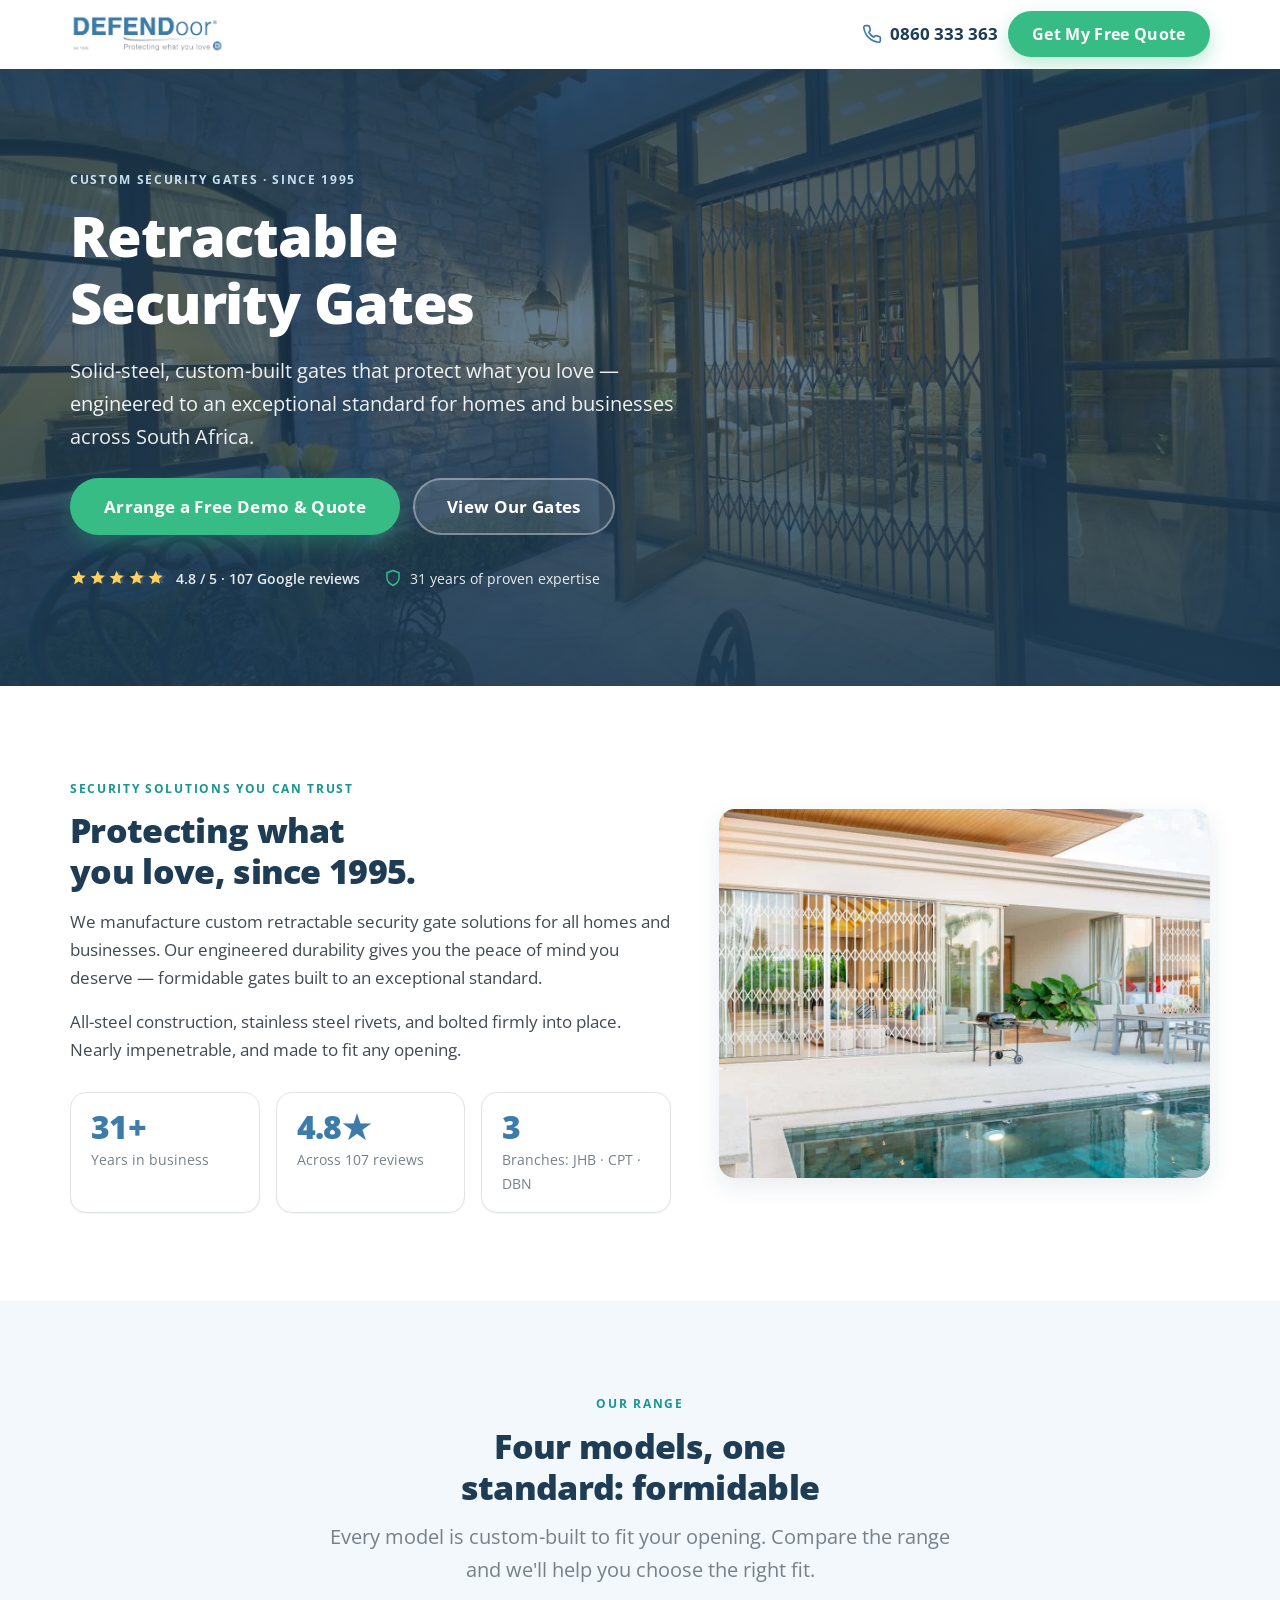
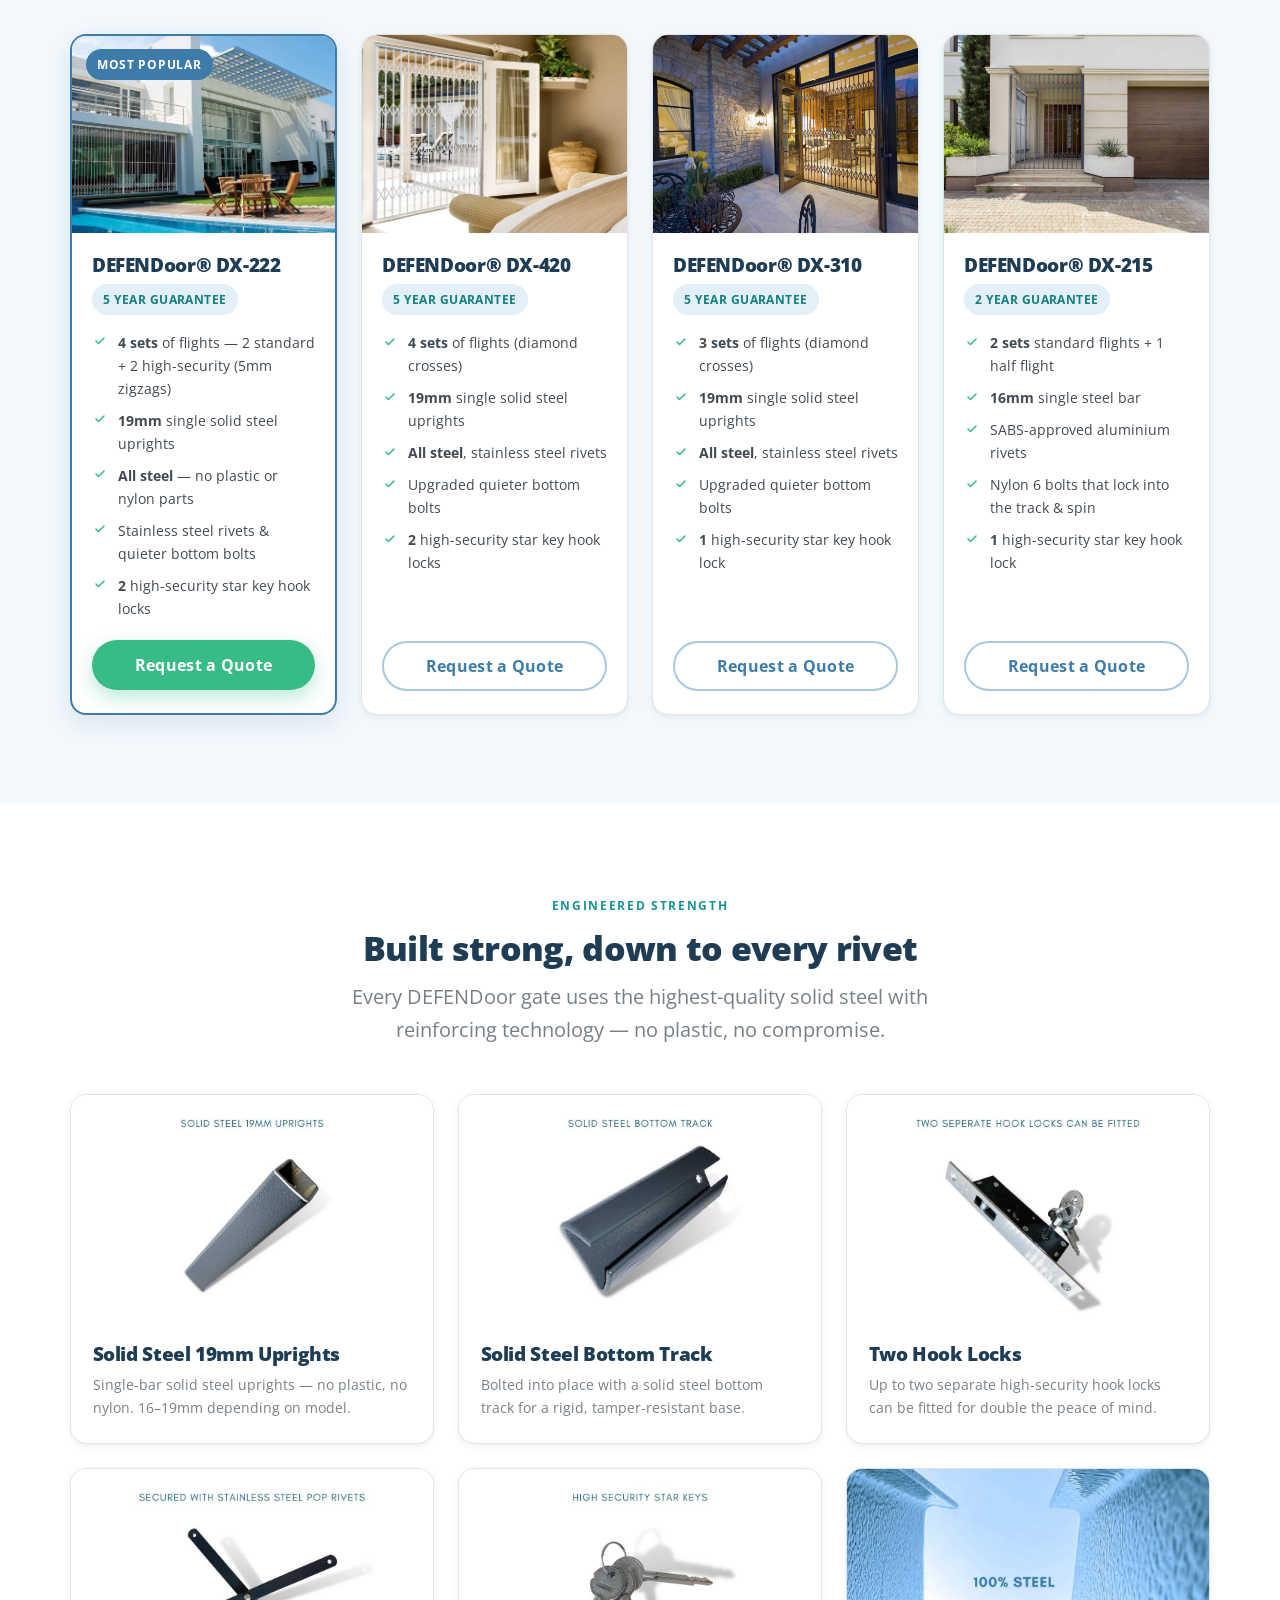
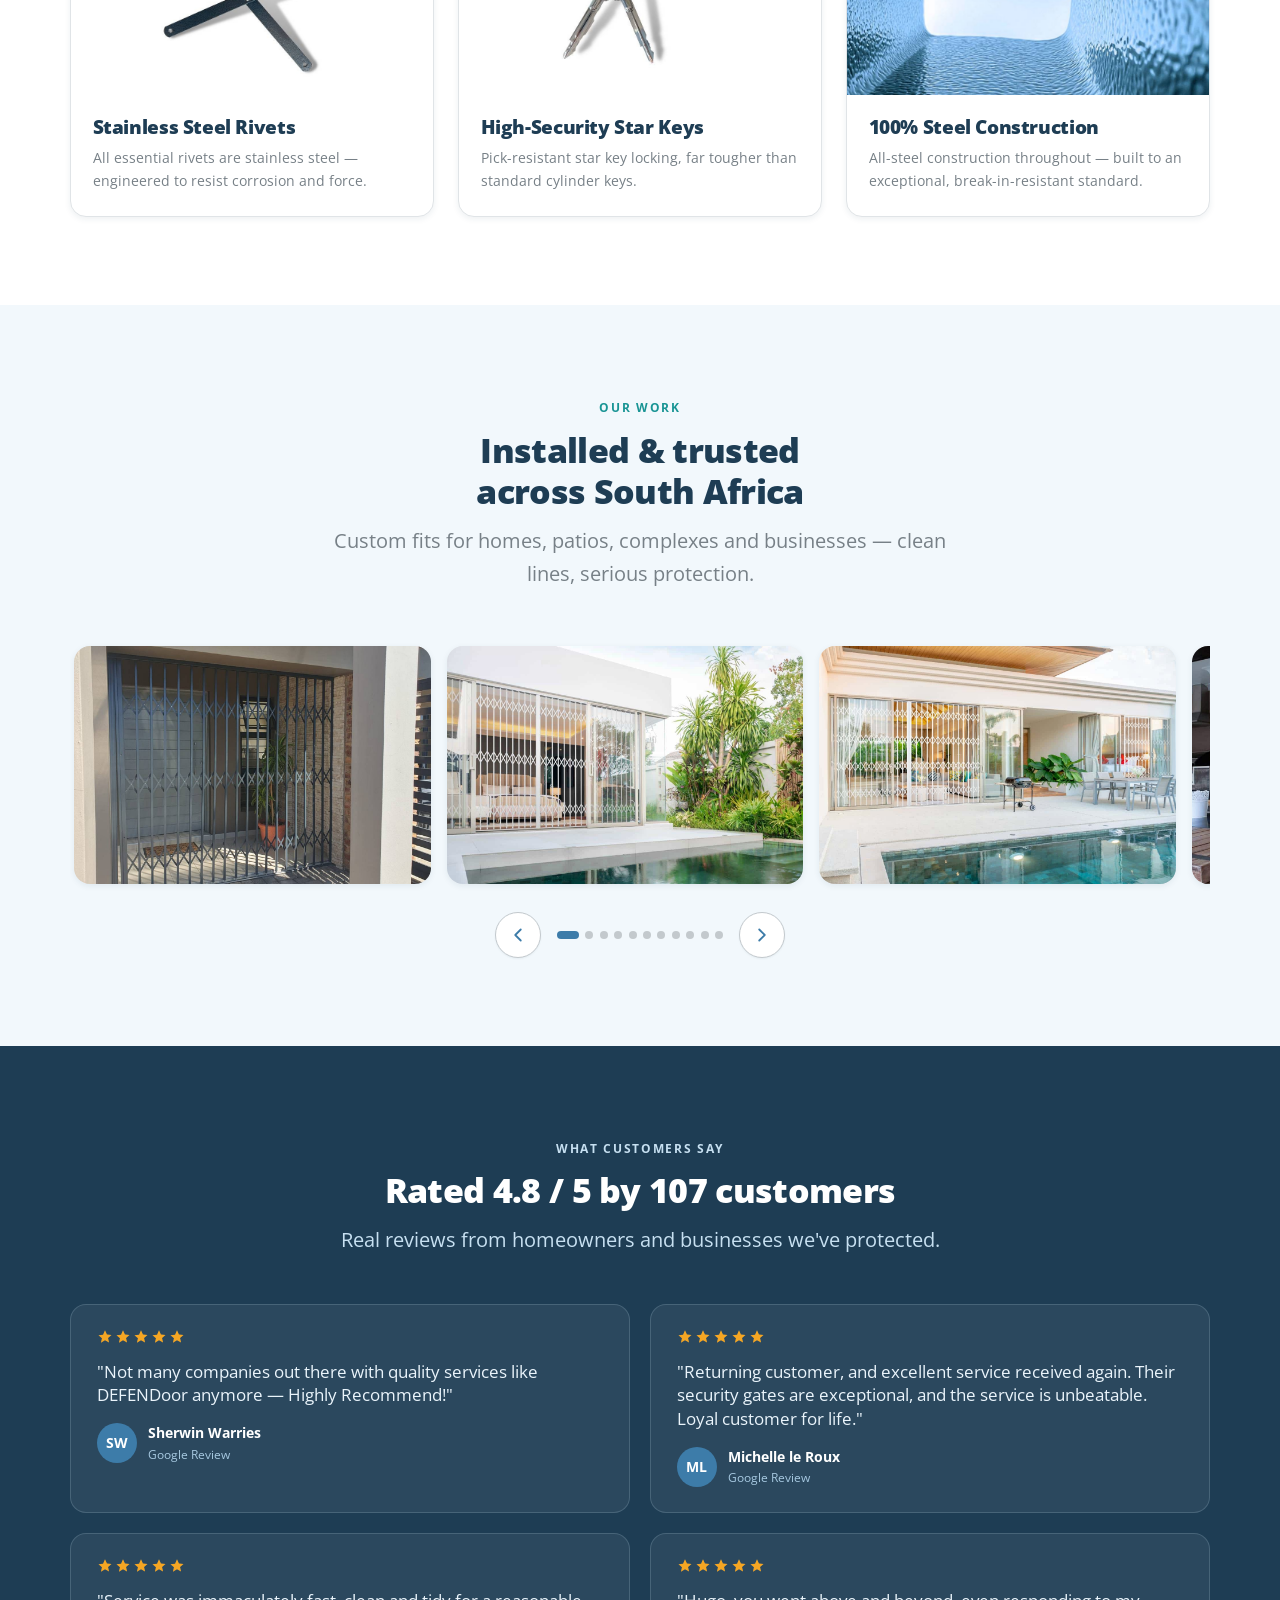
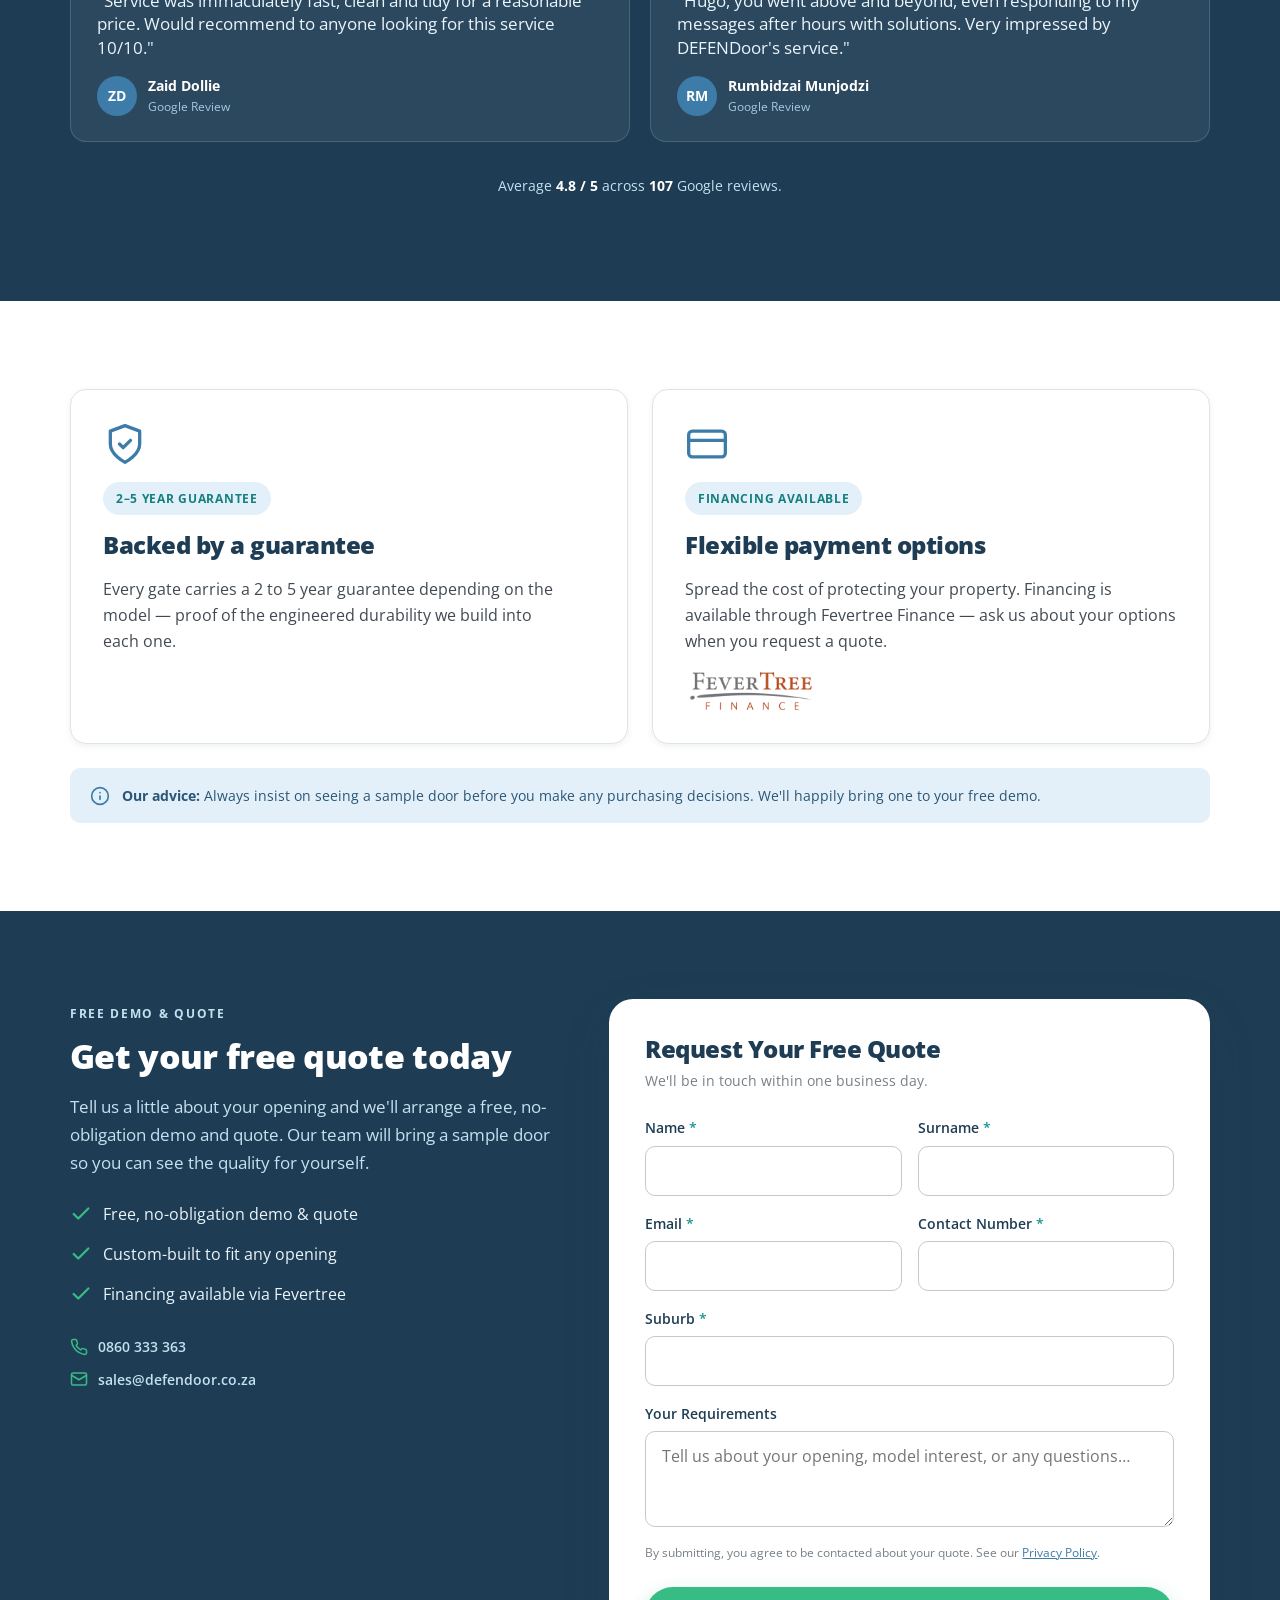
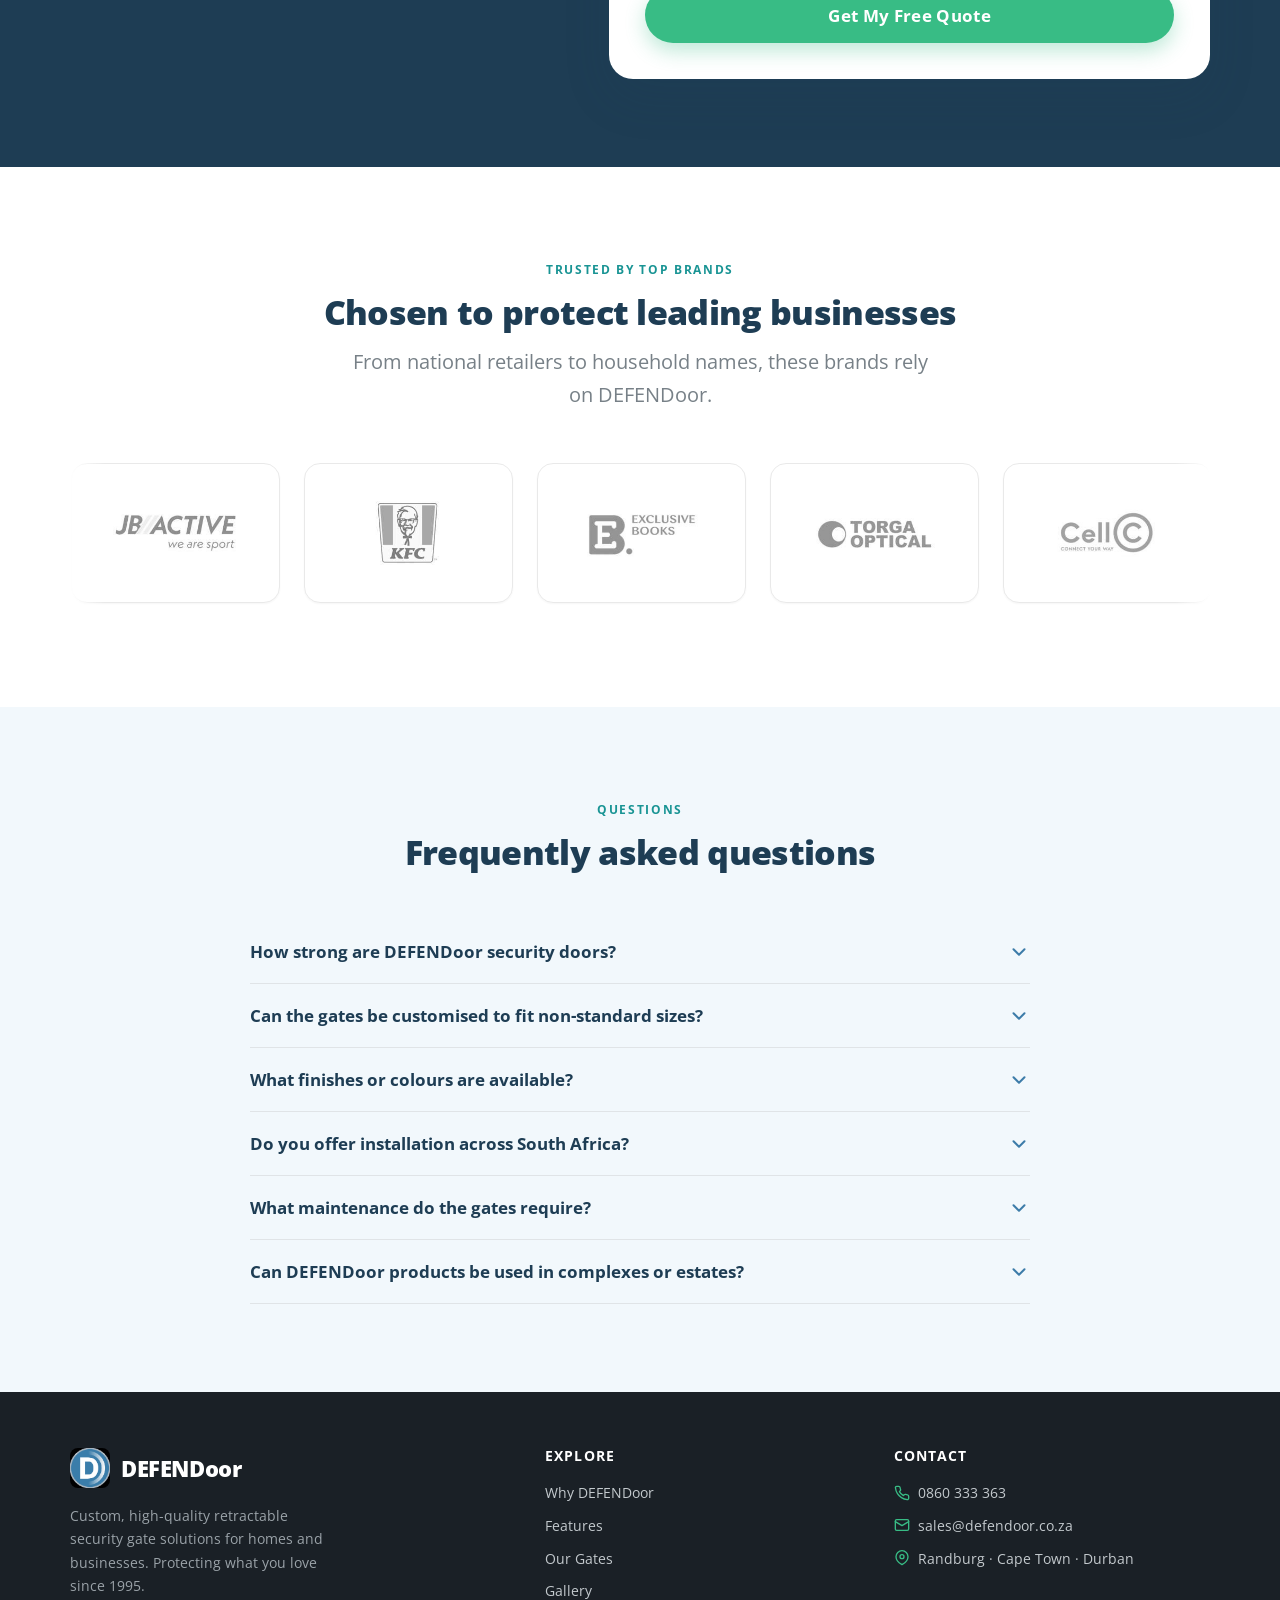
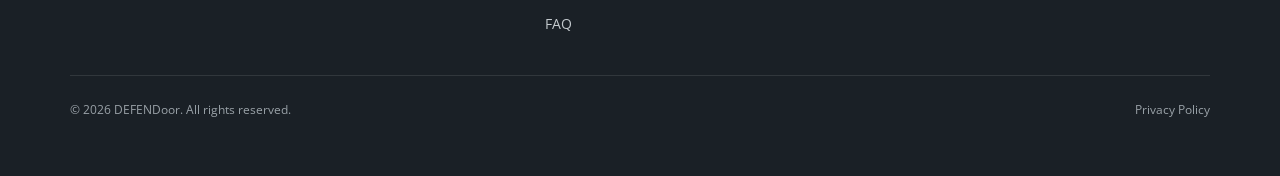
==== commit 3f226707: "Add files via upload" ====
--- a/index.html
+++ b/index.html
@@ -81,15 +81,26 @@
           <svg viewBox="0 0 24 24" fill="none" stroke="currentColor" stroke-width="2" stroke-linecap="round" stroke-linejoin="round" aria-hidden="true"><path d="M22 16.92v3a2 2 0 0 1-2.18 2 19.79 19.79 0 0 1-8.63-3.07 19.5 19.5 0 0 1-6-6 19.79 19.79 0 0 1-3.07-8.67A2 2 0 0 1 4.11 2h3a2 2 0 0 1 2 1.72c.13.96.36 1.9.7 2.81a2 2 0 0 1-.45 2.11L8.09 9.91a16 16 0 0 0 6 6l1.27-1.27a2 2 0 0 1 2.11-.45c.9.34 1.85.57 2.81.7A2 2 0 0 1 22 16.92z"/></svg>
           0860 333 363
         </a>
-        <a class="btn btn--primary" href="#quote">Get My Free Quote</a>
+        <a class="btn btn--primary header-cta" href="#quote">Get My Free Quote</a>
+        <button class="nav-toggle" type="button" aria-label="Open menu" aria-expanded="false" aria-controls="mobile-nav">
+          <svg viewBox="0 0 24 24" fill="none" stroke="currentColor" stroke-width="2.2" stroke-linecap="round" stroke-linejoin="round" aria-hidden="true"><path d="M4 6h16M4 12h16M4 18h16"/></svg>
+        </button>
       </div>
     </div>
+    <nav class="mobile-nav" id="mobile-nav" hidden>
+      <a href="#why">Why DEFENDoor</a>
+      <a href="#features">Features</a>
+      <a href="#models">Our Gates</a>
+      <a href="#gallery">Gallery</a>
+      <a href="#faq">FAQ</a>
+    </nav>
   </header>
 
   <main id="top">
     <!-- ============ HERO ============ -->
     <section class="hero">
-      <div class="container hero-inner">
+      <div class="container">
+        <div class="hero-inner">
         <span class="eyebrow">Custom Security Gates · Since 1995</span>
         <h1 id="hero-heading">Retractable Security Gates</h1>
         <p class="lead">Solid-steel, custom-built gates that protect what you love — engineered to an exceptional standard for homes and businesses across South Africa.</p>
@@ -107,6 +118,7 @@
             31 years of proven expertise
           </span>
         </div>
+      </div>
       </div>
     </section>
 
--- a/css/styles.css
+++ b/css/styles.css
@@ -185,10 +185,37 @@
 .header-phone:hover { color: var(--primary-800); }
 .header-actions .btn { padding: 0.7rem 1.15rem; font-size: var(--text-sm); }
 
+/* Burger menu (mobile only) */
+.nav-toggle {
+  display: inline-flex; align-items: center; justify-content: center; width: 44px; height: 44px;
+  border: 1px solid var(--border-default); background: var(--white); color: var(--primary-900);
+  border-radius: var(--radius-md); cursor: pointer; padding: 0;
+  transition: background var(--dur-base) var(--ease-standard), border-color var(--dur-base) var(--ease-standard);
+}
+.nav-toggle:hover { background: var(--primary-50); border-color: var(--brand-primary); }
+.nav-toggle svg { width: 24px; height: 24px; }
+.header-cta { display: none; }
+
+.mobile-nav {
+  display: flex; flex-direction: column; gap: 0.25rem;
+  padding: 0.75rem var(--container-pad) 1rem;
+  background: var(--white); border-top: 1px solid var(--border-subtle); box-shadow: var(--shadow-md);
+}
+.mobile-nav[hidden] { display: none; }
+.mobile-nav a:not(.btn) {
+  padding: 0.85rem 0.5rem; font-size: var(--text-body-lg); font-weight: var(--fw-semibold);
+  color: var(--primary-900); border-bottom: 1px solid var(--border-subtle);
+}
+.mobile-nav a:not(.btn):hover { color: var(--brand-primary); }
+.mobile-nav__cta { margin-top: 0.85rem; }
+
 @media (min-width: 780px) {
   .brand img { height: 40px; }
   .header-phone { display: inline-flex; }
   .header-actions .btn { padding: 0.8rem 1.4rem; font-size: var(--text-base); }
+  .nav-toggle { display: none; }
+  .header-cta { display: inline-flex; }
+  .mobile-nav { display: none !important; }
 }
 
 /* ---------- Hero ---------- */
@@ -201,7 +228,7 @@
   content: ""; position: absolute; inset: 0; z-index: -1;
   background: linear-gradient(180deg, rgba(30,61,84,0.82) 0%, rgba(30,61,84,0.68) 45%, rgba(30,61,84,0.90) 100%);
 }
-.hero-inner { padding-block: clamp(3rem, 9vw, 6rem); max-width: 680px; }
+.hero-inner { padding-block: clamp(3rem, 9vw, 6rem); max-width: 640px; margin-inline: 0; }
 .hero .eyebrow { color: var(--brand-accent); }
 .hero h1 {
   color: var(--white); font-size: var(--text-display); margin: 0 0 1.1rem;
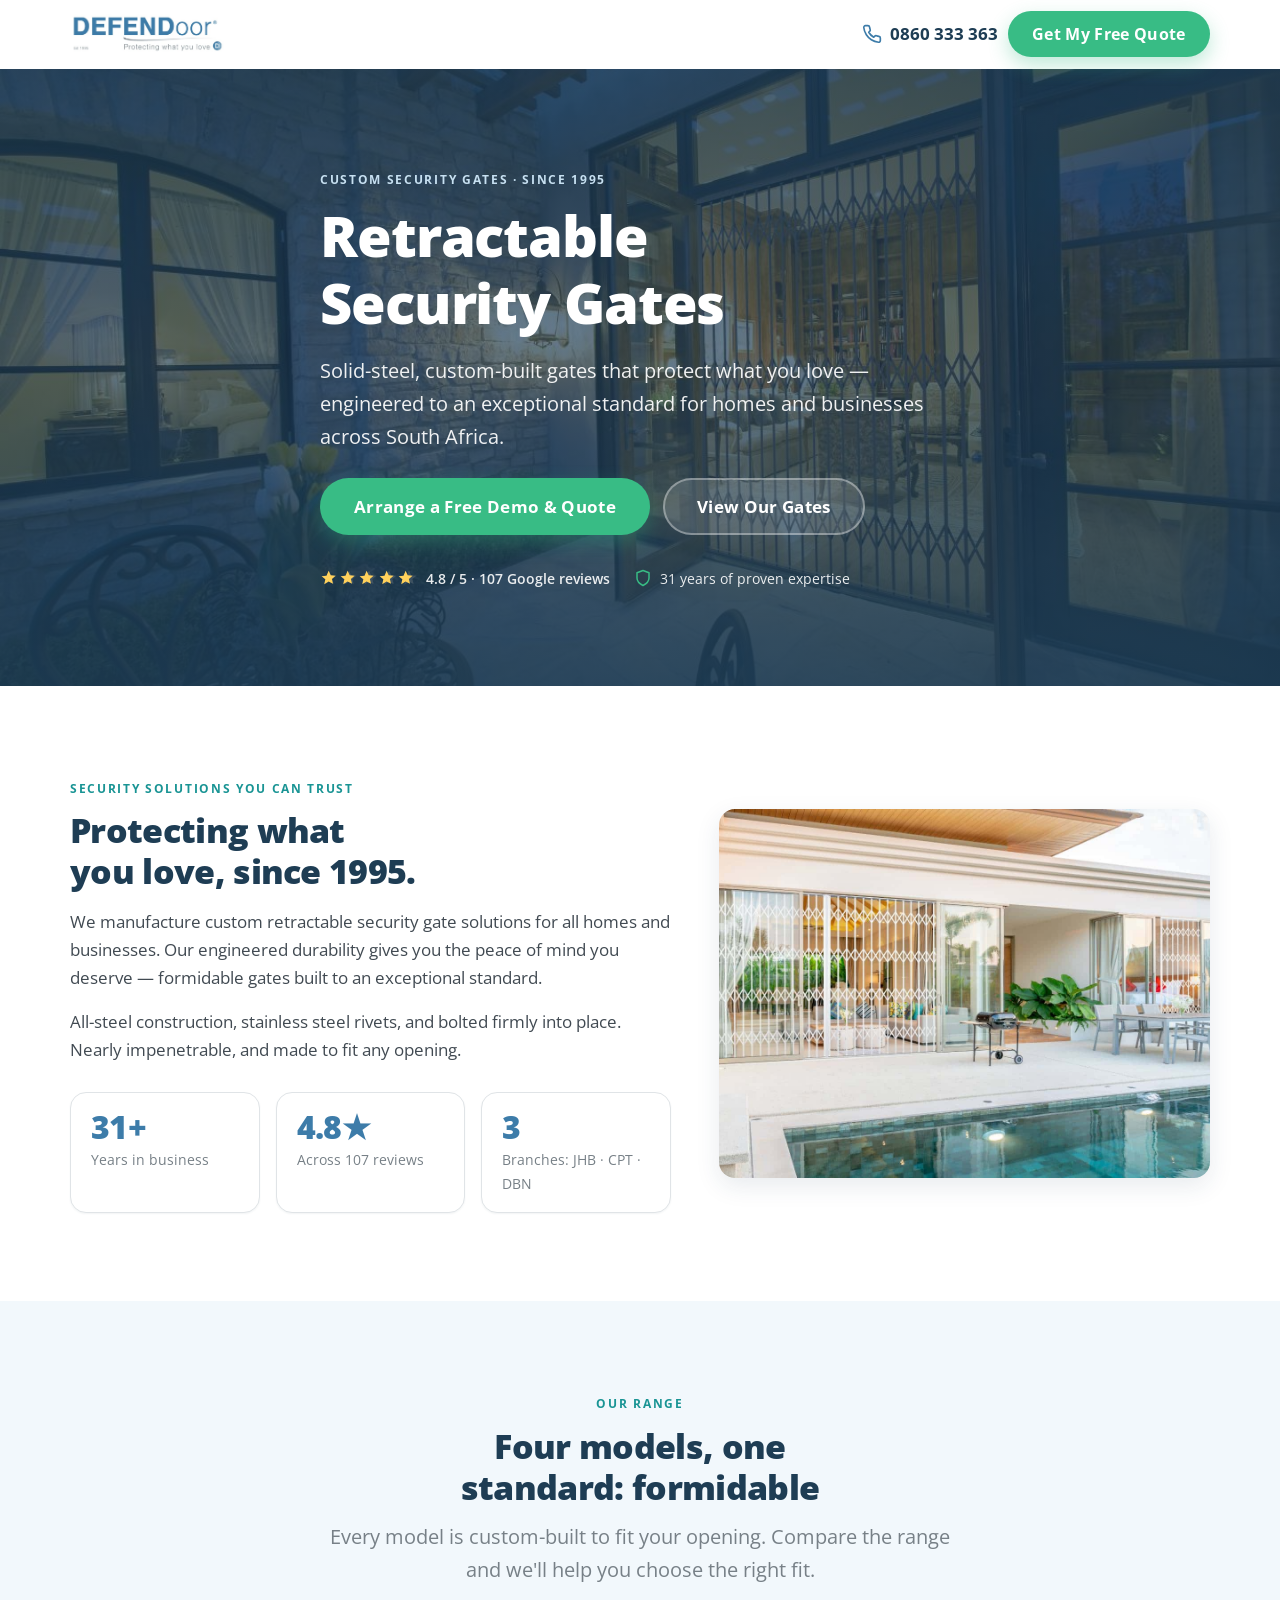
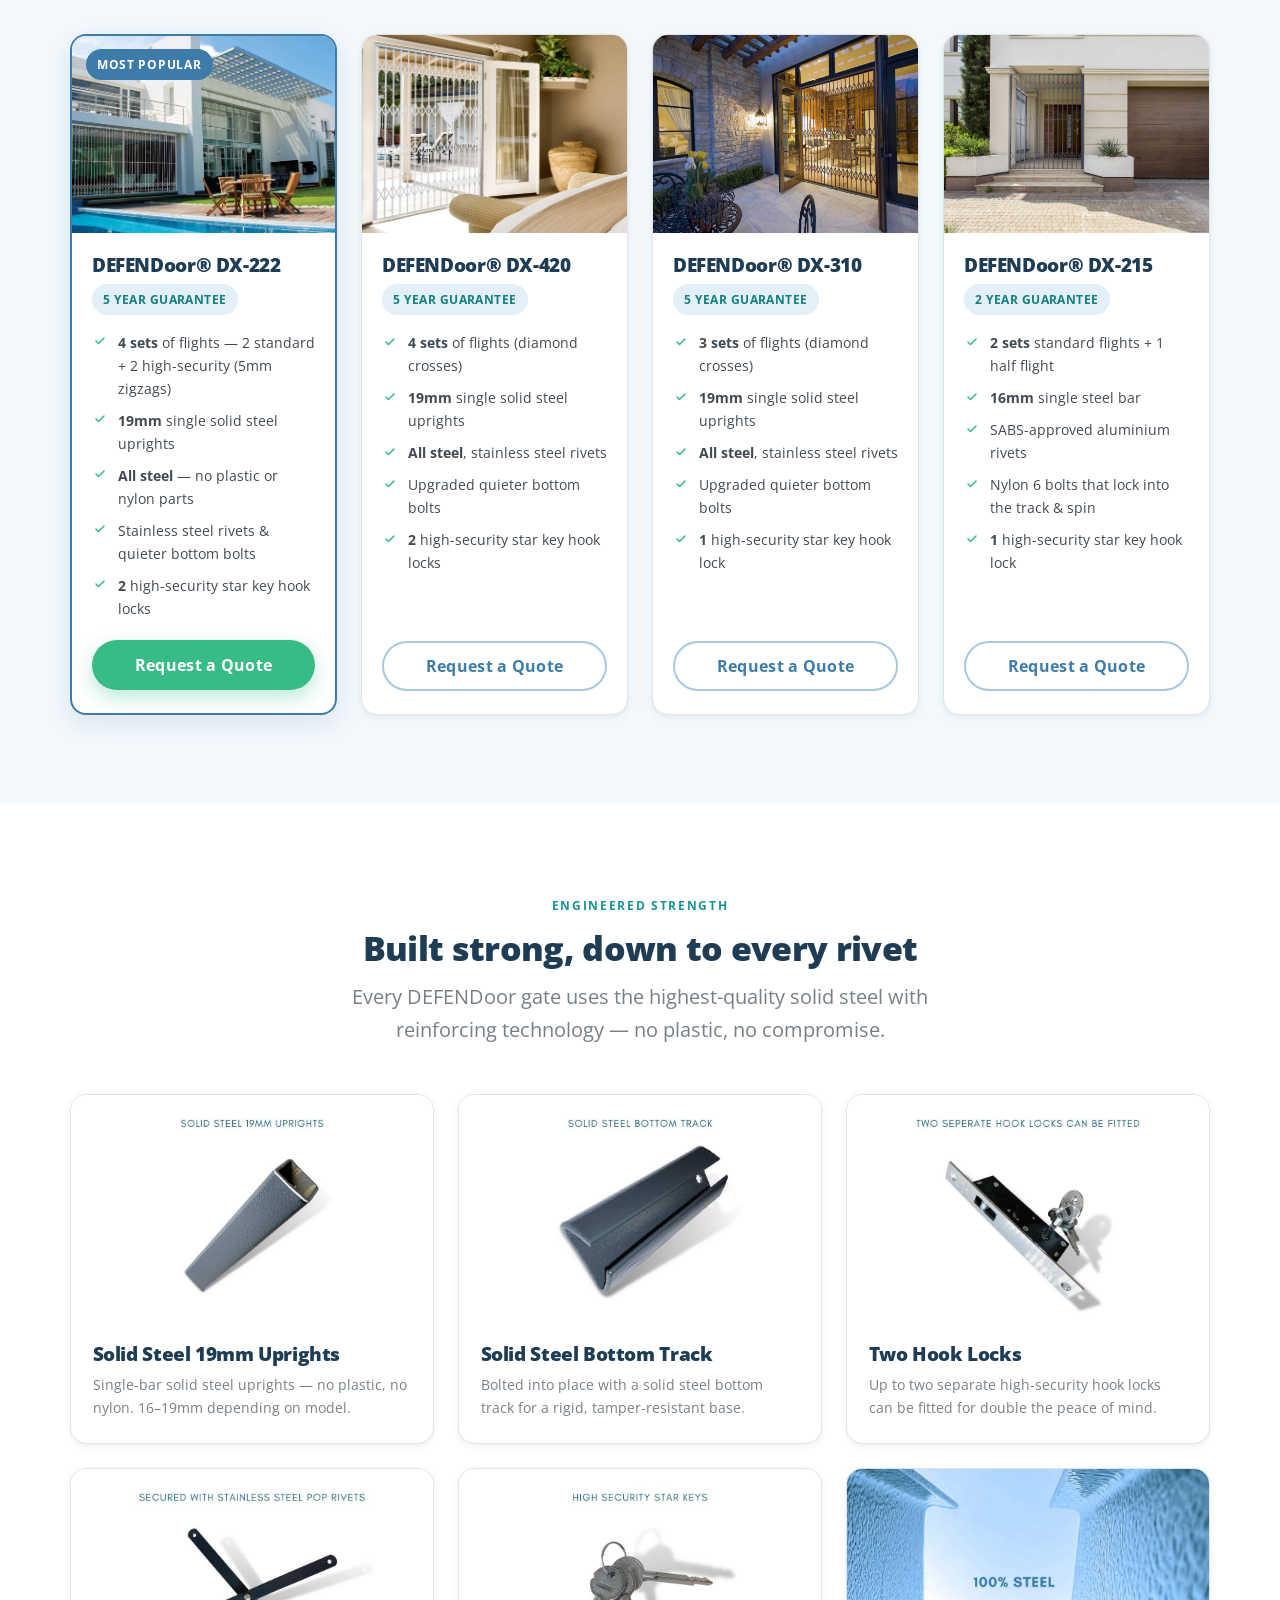
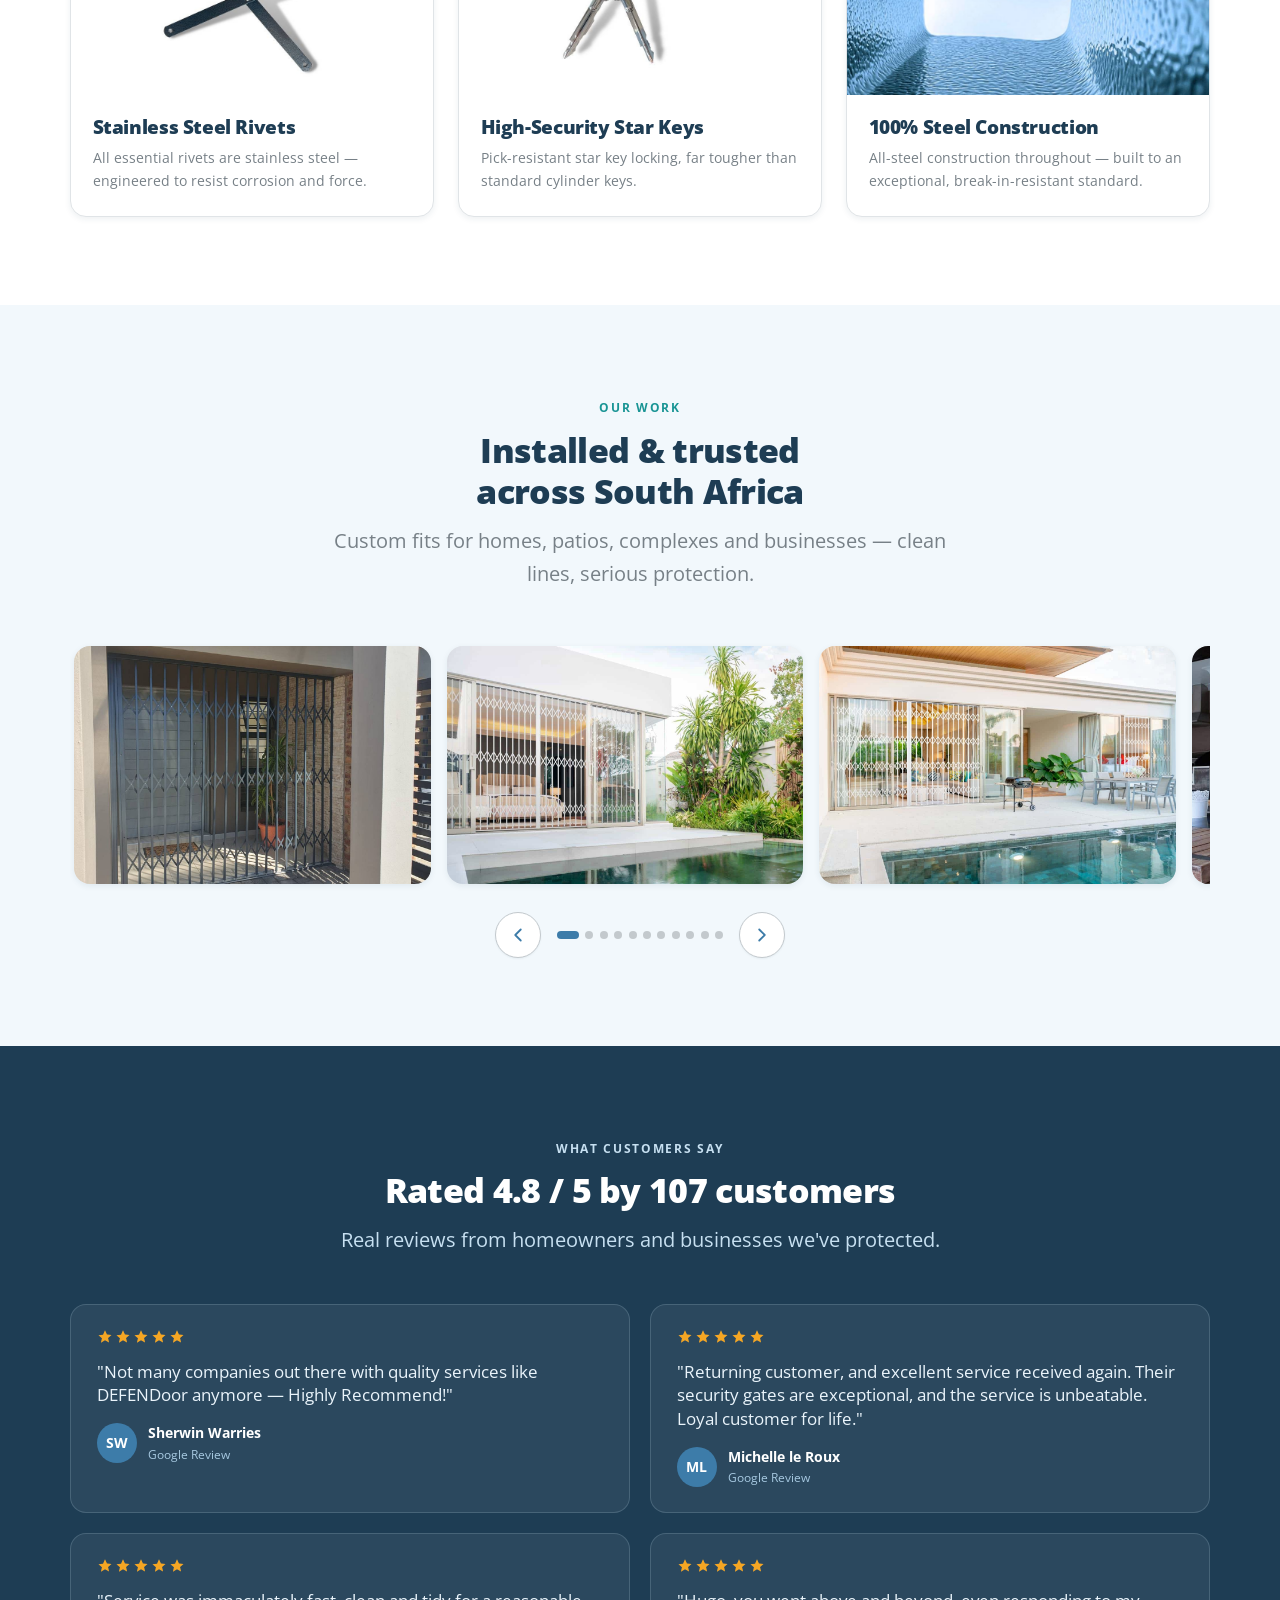
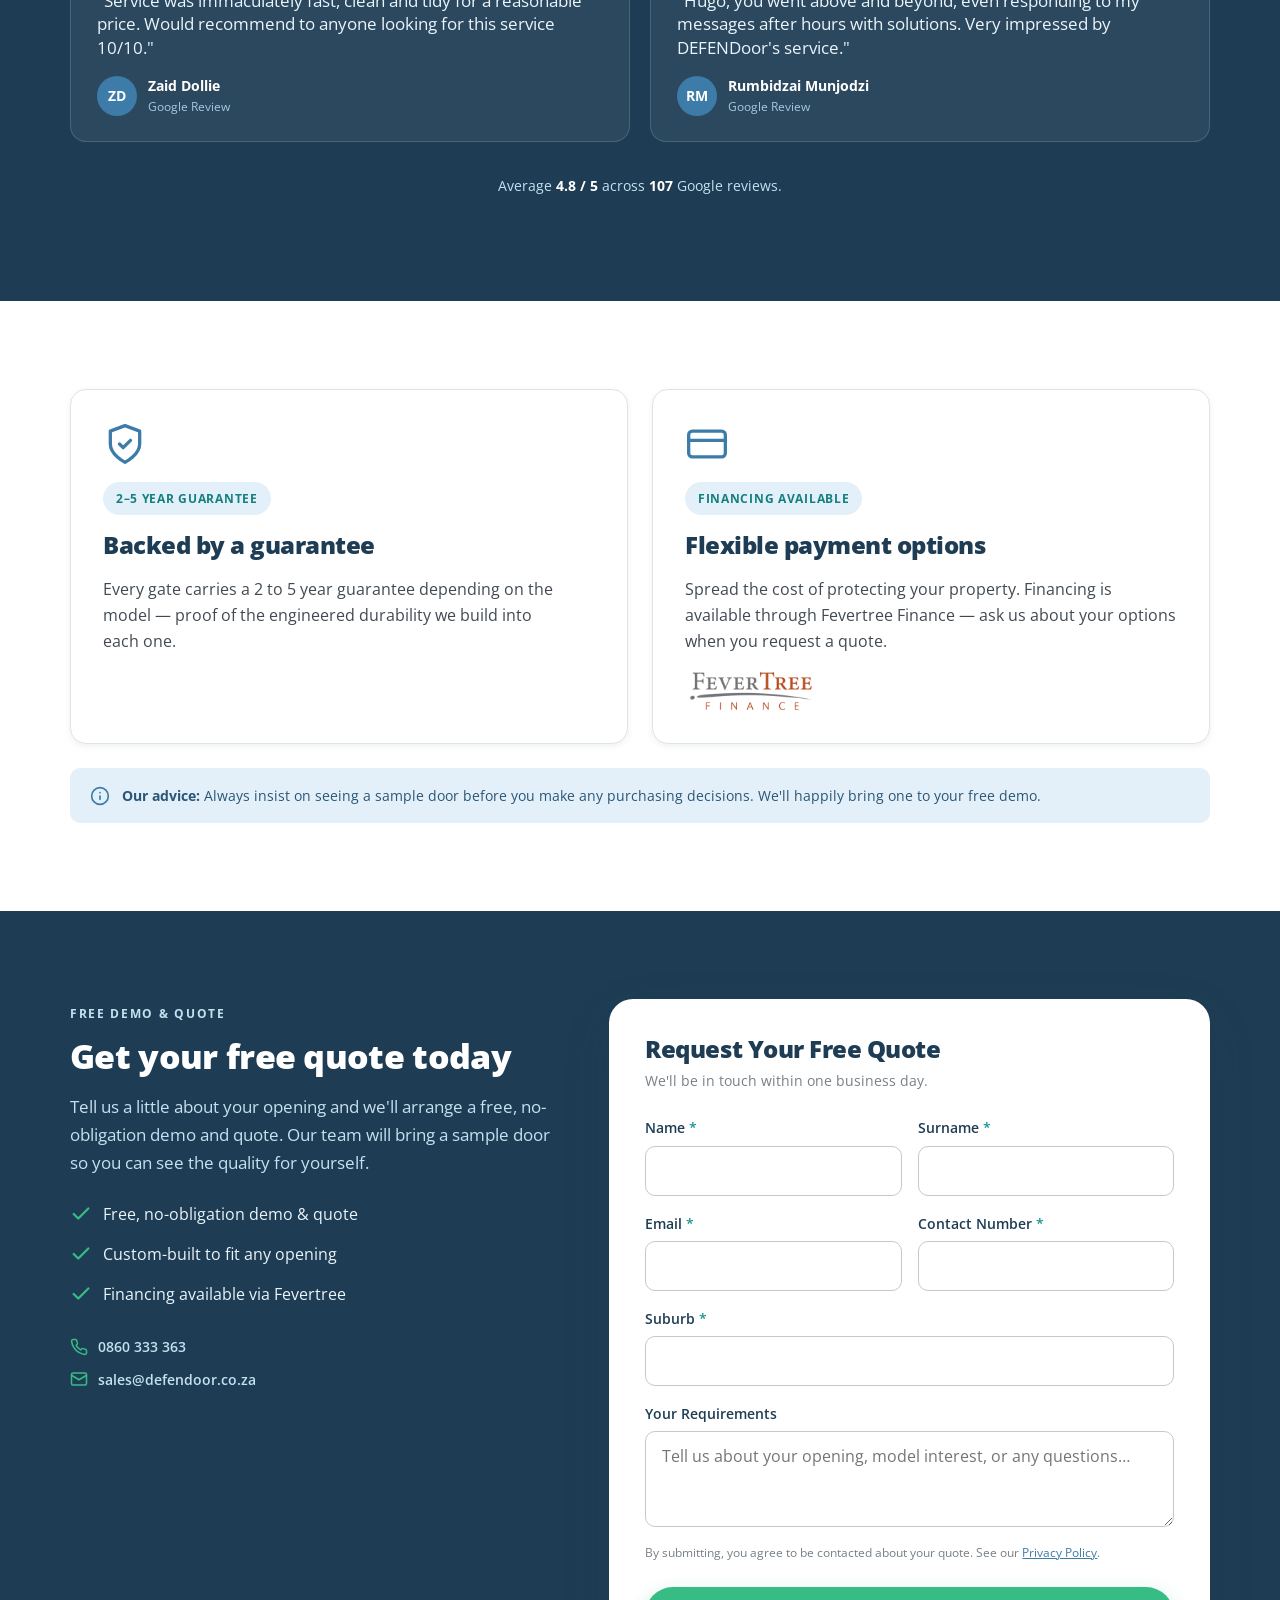
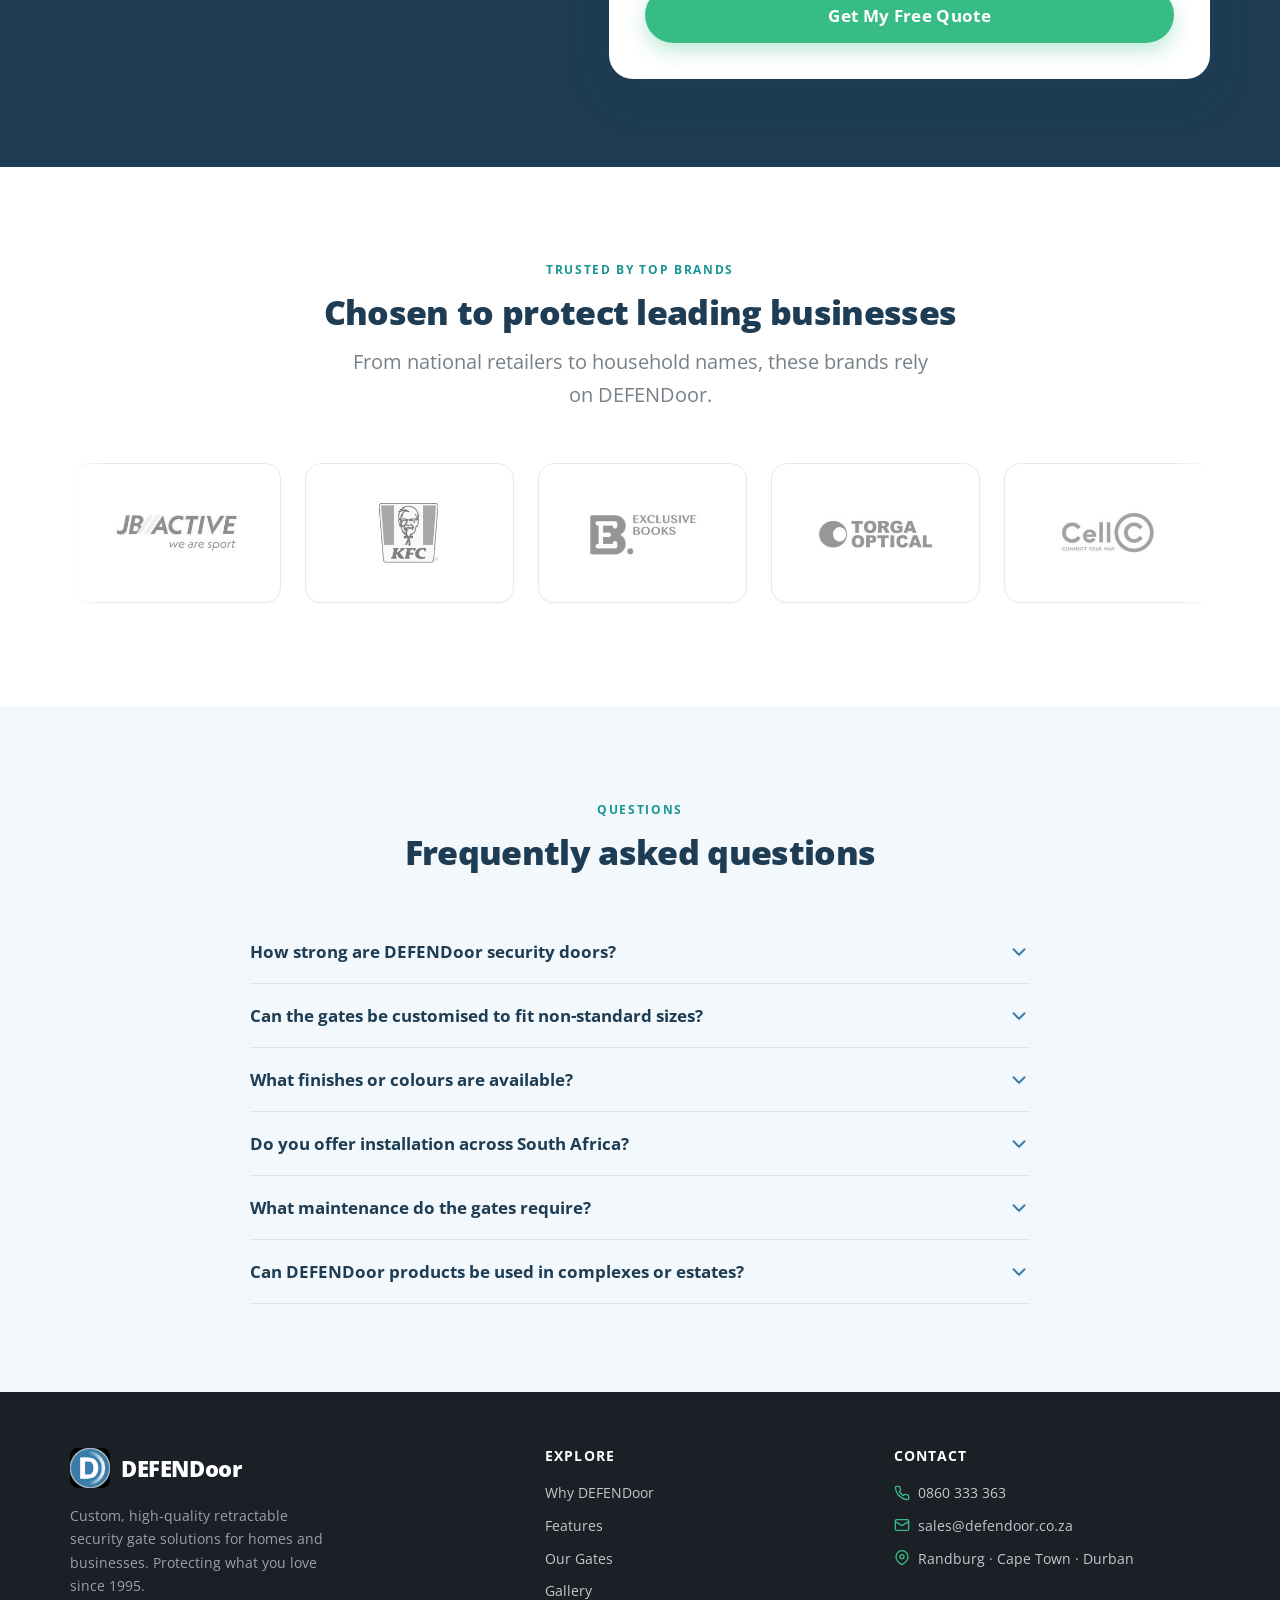
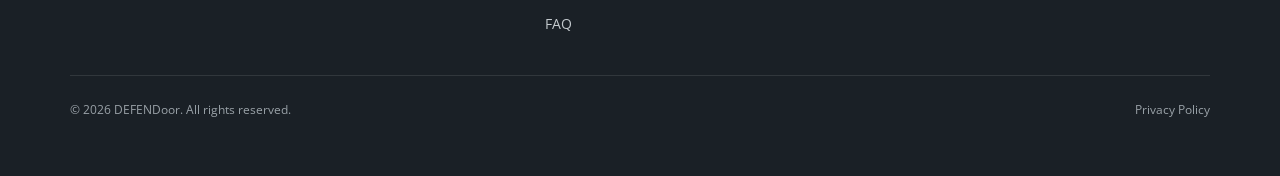
==== commit 9315ae9c: "Added v1 back again. Added v1 back again, v2 had a broken hamburger menu for mobile." ====
--- a/index.html
+++ b/index.html
@@ -81,26 +81,15 @@
           <svg viewBox="0 0 24 24" fill="none" stroke="currentColor" stroke-width="2" stroke-linecap="round" stroke-linejoin="round" aria-hidden="true"><path d="M22 16.92v3a2 2 0 0 1-2.18 2 19.79 19.79 0 0 1-8.63-3.07 19.5 19.5 0 0 1-6-6 19.79 19.79 0 0 1-3.07-8.67A2 2 0 0 1 4.11 2h3a2 2 0 0 1 2 1.72c.13.96.36 1.9.7 2.81a2 2 0 0 1-.45 2.11L8.09 9.91a16 16 0 0 0 6 6l1.27-1.27a2 2 0 0 1 2.11-.45c.9.34 1.85.57 2.81.7A2 2 0 0 1 22 16.92z"/></svg>
           0860 333 363
         </a>
-        <a class="btn btn--primary header-cta" href="#quote">Get My Free Quote</a>
-        <button class="nav-toggle" type="button" aria-label="Open menu" aria-expanded="false" aria-controls="mobile-nav">
-          <svg viewBox="0 0 24 24" fill="none" stroke="currentColor" stroke-width="2.2" stroke-linecap="round" stroke-linejoin="round" aria-hidden="true"><path d="M4 6h16M4 12h16M4 18h16"/></svg>
-        </button>
+        <a class="btn btn--primary" href="#quote">Get My Free Quote</a>
       </div>
     </div>
-    <nav class="mobile-nav" id="mobile-nav" hidden>
-      <a href="#why">Why DEFENDoor</a>
-      <a href="#features">Features</a>
-      <a href="#models">Our Gates</a>
-      <a href="#gallery">Gallery</a>
-      <a href="#faq">FAQ</a>
-    </nav>
   </header>
 
   <main id="top">
     <!-- ============ HERO ============ -->
     <section class="hero">
-      <div class="container">
-        <div class="hero-inner">
+      <div class="container hero-inner">
         <span class="eyebrow">Custom Security Gates · Since 1995</span>
         <h1 id="hero-heading">Retractable Security Gates</h1>
         <p class="lead">Solid-steel, custom-built gates that protect what you love — engineered to an exceptional standard for homes and businesses across South Africa.</p>
@@ -118,7 +107,6 @@
             31 years of proven expertise
           </span>
         </div>
-      </div>
       </div>
     </section>
 
--- a/css/styles.css
+++ b/css/styles.css
@@ -185,37 +185,10 @@
 .header-phone:hover { color: var(--primary-800); }
 .header-actions .btn { padding: 0.7rem 1.15rem; font-size: var(--text-sm); }
 
-/* Burger menu (mobile only) */
-.nav-toggle {
-  display: inline-flex; align-items: center; justify-content: center; width: 44px; height: 44px;
-  border: 1px solid var(--border-default); background: var(--white); color: var(--primary-900);
-  border-radius: var(--radius-md); cursor: pointer; padding: 0;
-  transition: background var(--dur-base) var(--ease-standard), border-color var(--dur-base) var(--ease-standard);
-}
-.nav-toggle:hover { background: var(--primary-50); border-color: var(--brand-primary); }
-.nav-toggle svg { width: 24px; height: 24px; }
-.header-cta { display: none; }
-
-.mobile-nav {
-  display: flex; flex-direction: column; gap: 0.25rem;
-  padding: 0.75rem var(--container-pad) 1rem;
-  background: var(--white); border-top: 1px solid var(--border-subtle); box-shadow: var(--shadow-md);
-}
-.mobile-nav[hidden] { display: none; }
-.mobile-nav a:not(.btn) {
-  padding: 0.85rem 0.5rem; font-size: var(--text-body-lg); font-weight: var(--fw-semibold);
-  color: var(--primary-900); border-bottom: 1px solid var(--border-subtle);
-}
-.mobile-nav a:not(.btn):hover { color: var(--brand-primary); }
-.mobile-nav__cta { margin-top: 0.85rem; }
-
 @media (min-width: 780px) {
   .brand img { height: 40px; }
   .header-phone { display: inline-flex; }
   .header-actions .btn { padding: 0.8rem 1.4rem; font-size: var(--text-base); }
-  .nav-toggle { display: none; }
-  .header-cta { display: inline-flex; }
-  .mobile-nav { display: none !important; }
 }
 
 /* ---------- Hero ---------- */
@@ -228,7 +201,7 @@
   content: ""; position: absolute; inset: 0; z-index: -1;
   background: linear-gradient(180deg, rgba(30,61,84,0.82) 0%, rgba(30,61,84,0.68) 45%, rgba(30,61,84,0.90) 100%);
 }
-.hero-inner { padding-block: clamp(3rem, 9vw, 6rem); max-width: 640px; margin-inline: 0; }
+.hero-inner { padding-block: clamp(3rem, 9vw, 6rem); max-width: 680px; }
 .hero .eyebrow { color: var(--brand-accent); }
 .hero h1 {
   color: var(--white); font-size: var(--text-display); margin: 0 0 1.1rem;
